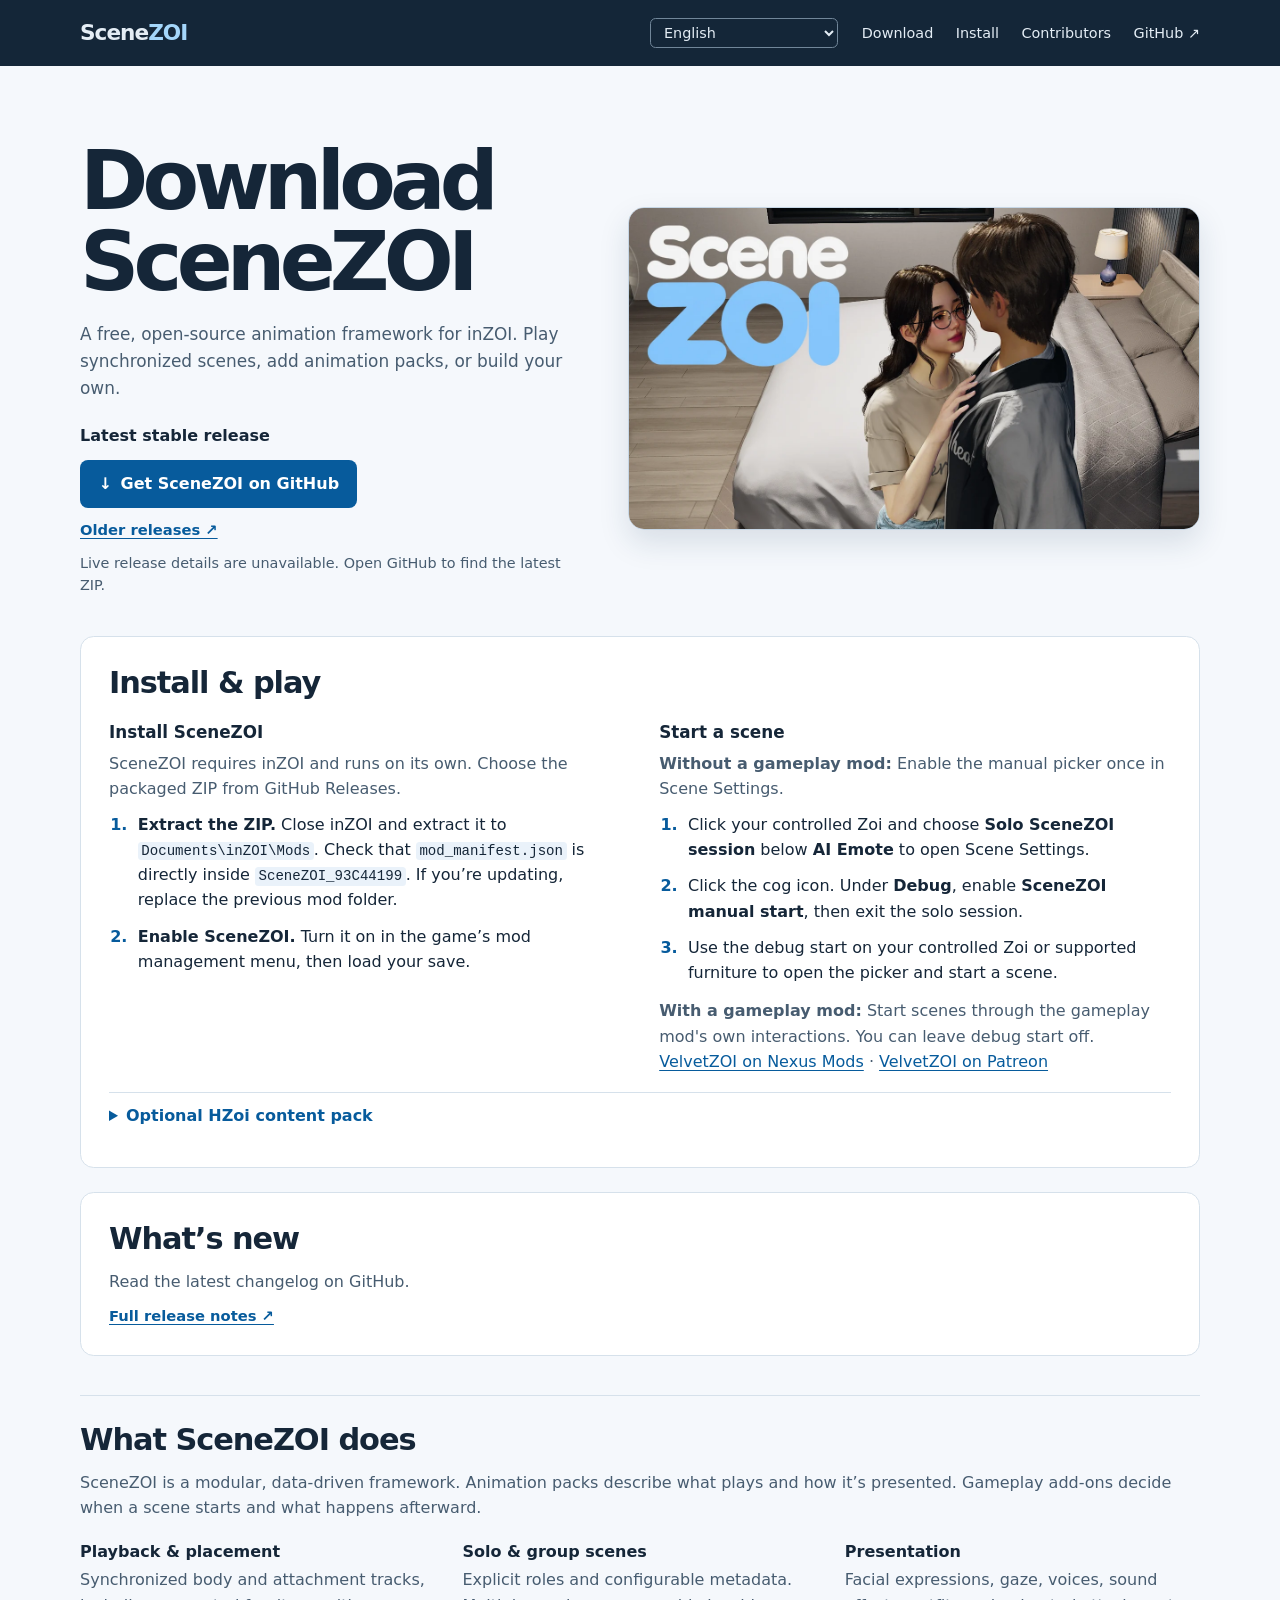
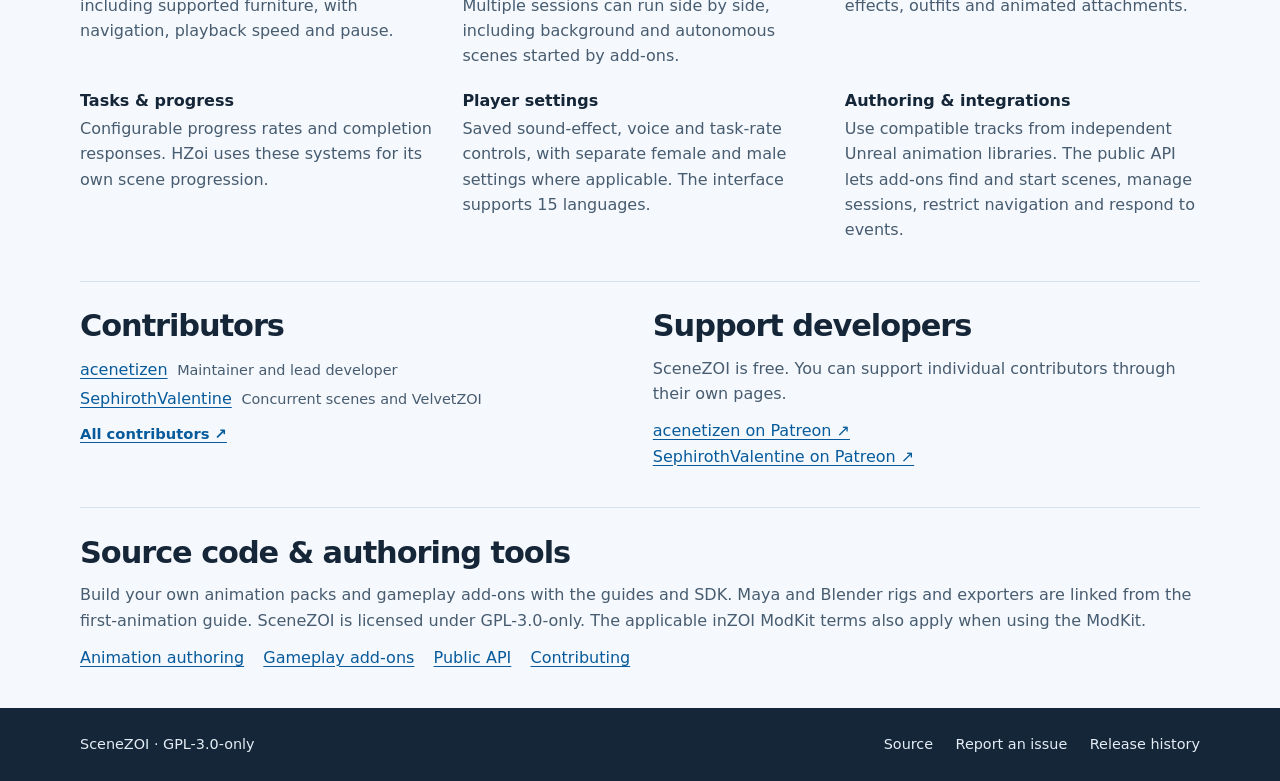
==== docs/index.html @ 24b85d8e "Webpage translation" ====
<!doctype html>
<html lang="en-US">
<head>
  <meta charset="utf-8">
  <meta name="viewport" content="width=device-width, initial-scale=1">
  <meta name="description" data-i18n="pageDescription" data-i18n-attribute="content" content="Download SceneZOI, the free, open-source animation framework for inZOI. Find release notes, installation instructions and authoring guides.">
  <title data-i18n="pageTitle">SceneZOI — Download for inZOI</title>
  <link rel="icon" href="site-assets/icon.png">
  <link rel="stylesheet" href="site-assets/site.css?v=3">
  <script src="site-assets/language.js" defer></script>
  <script src="site-assets/releases.js?v=2" defer></script>
</head>
<body>
  <a class="skip" href="#download" data-i18n="skip">Skip to download</a>
  <header class="top">
    <div class="wrap top-inner">
      <a class="brand" href="./">Scene<span>ZOI</span></a>
      <div class="language-picker" hidden>
        <label for="site-language" data-i18n="language">Language</label>
        <select id="site-language"></select>
      </div>
      <nav aria-label="Main" data-i18n="mainNav" data-i18n-attribute="aria-label">
        <a href="#download" data-i18n="navDownload">Download</a>
        <a href="#installation" data-i18n="navInstall">Install</a>
        <a href="#contributors" data-i18n="contributors">Contributors</a>
        <a href="https://github.com/acepleiades/SceneZOI">GitHub ↗</a>
      </nav>
    </div>
  </header>

  <main class="wrap">
    <section class="hero" id="download" aria-labelledby="download-title">
      <div class="hero-copy">
        <h1 id="download-title" data-i18n="downloadTitle">Download <span>SceneZOI</span></h1>
        <p class="intro" data-i18n="intro">A free, open-source animation framework for inZOI. Play synchronized scenes, add animation packs, or build your own.</p>
        <div class="release">
          <div class="release-meta">
            <strong id="version"><span id="release-tag"></span><span data-i18n="latest">Latest stable release</span></strong>
            <span id="asset-info"></span>
          </div>
          <a id="download-link" class="button" href="https://github.com/acepleiades/SceneZOI/releases/latest"><span aria-hidden="true">↓</span> <span id="download-label" data-i18n="getGithub">Get SceneZOI on GitHub</span></a>
          <div id="extra-downloads" class="extra-downloads" hidden></div>
          <a class="text-link" href="https://github.com/acepleiades/SceneZOI/releases" data-i18n="older">Older releases ↗</a>
          <p class="release-status" id="release-status" role="status"></p>
        </div>
      </div>
      <img class="banner" data-i18n="bannerAlt" data-i18n-attribute="alt" src="site-assets/scenezoi-banner.webp" alt="SceneZOI logo and two characters posed together in inZOI" width="1280" height="720">
    </section>

    <section class="panel" id="installation">
      <h2 data-i18n="installTitle">Install &amp; play</h2>
      <div class="install-grid">
        <div>
          <h3 data-i18n="installSceneZOI">Install SceneZOI</h3>
          <p data-i18n="installIntro">SceneZOI requires inZOI and runs on its own. Choose the packaged ZIP from GitHub Releases.</p>
          <ol class="steps">
            <li data-i18n="extract"><strong>Extract the ZIP.</strong> Close inZOI and extract it to <code>Documents\inZOI\Mods</code>. Check that <code>mod_manifest.json</code> is directly inside <code>SceneZOI_93C44199</code>. If you’re updating, replace the previous mod folder.</li>
            <li data-i18n="enable"><strong>Enable SceneZOI.</strong> Turn it on in the game’s mod management menu, then load your save.</li>
          </ol>
        </div>
        <div>
          <h3 data-i18n="start">Start a scene</h3>
          <p data-i18n="withoutGameplay"><strong>Without a gameplay mod:</strong> Enable the manual picker once in Scene Settings.</p>
          <ol class="steps">
            <li data-i18n="solo">Click your controlled Zoi and choose <strong>Solo SceneZOI session</strong> below <strong>AI Emote</strong> to open Scene Settings.</li>
            <li data-i18n="debug">Click the cog icon. Under <strong>Debug</strong>, enable <strong>SceneZOI manual start</strong>, then exit the solo session.</li>
            <li data-i18n="picker">Use the debug start on your controlled Zoi or supported furniture to open the picker and start a scene.</li>
          </ol>
          <p data-i18n="withGameplay"><strong>With a gameplay mod:</strong> Start scenes through the gameplay mod's own interactions. You can leave debug start off. <a href="https://www.nexusmods.com/inzoi/mods/1804">VelvetZOI on Nexus Mods</a> · <a href="https://www.patreon.com/VelvetZOI/posts/velvetzoi-public-174762693">VelvetZOI on Patreon</a></p>
        </div>
      </div>
      <details>
        <summary data-i18n="optional">Optional HZoi content pack</summary>
        <p data-i18n="hzoi">SceneZOI itself is <strong>all-ages</strong>. HZoi is a <strong>separate adult content pack</strong>. Extract HZoi into the same Mods directory, check that <code>HZoi_660649D8</code> contains its own <code>mod_manifest.json</code>, and <strong>enable both mods</strong>. <a href="https://www.patreon.com/skyrimaceanimations/posts/scenezoi-hzoi-174452155">Get HZoi</a></p>
        <p data-i18n="body">SceneZOI ships no nude body meshes. For adult content, a compatible body replacer such as <strong>Supponpon</strong> or <strong>ZoiBits</strong> is recommended. <strong>Jiggle physics are optional.</strong> SceneZOI supports compatible male body replacers automatically. <a href="https://github.com/acepleiades/SceneZOI/issues">Report a compatibility issue</a></p>
      </details>
    </section>

    <section class="panel changes" id="changelog">
      <h2 data-i18n="whatsNew">What’s new</h2>
      <p id="release-language" hidden data-i18n="notesEnglish">Release notes are shown in English.</p>
      <div id="release-notes"><p data-i18n="notesFallback">Read the latest changelog on GitHub.</p></div>
      <a class="text-link" id="release-link" href="https://github.com/acepleiades/SceneZOI/releases/latest" data-i18n="fullNotes">Full release notes ↗</a>
    </section>

    <section class="section" id="features">
      <h2 data-i18n="featuresTitle">What SceneZOI does</h2>
      <p data-i18n="featuresIntro">SceneZOI is a modular, data-driven framework. Animation packs describe what plays and how it’s presented. Gameplay add-ons decide when a scene starts and what happens afterward.</p>
      <dl class="features">
        <div><dt data-i18n="playback">Playback &amp; placement</dt><dd data-i18n="playbackDesc">Synchronized body and attachment tracks, including supported furniture, with navigation, playback speed and pause.</dd></div>
        <div><dt data-i18n="sessions">Solo &amp; group scenes</dt><dd data-i18n="sessionsDesc">Explicit roles and configurable metadata. Multiple sessions can run side by side, including background and autonomous scenes started by add-ons.</dd></div>
        <div><dt data-i18n="presentation">Presentation</dt><dd data-i18n="presentationDesc">Facial expressions, gaze, voices, sound effects, outfits and animated attachments.</dd></div>
        <div><dt data-i18n="tasks">Tasks &amp; progress</dt><dd data-i18n="tasksDesc">Configurable progress rates and completion responses. HZoi uses these systems for its own scene progression.</dd></div>
        <div><dt data-i18n="settings">Player settings</dt><dd data-i18n="settingsDesc">Saved sound-effect, voice and task-rate controls, with separate female and male settings where applicable. The interface supports 15 languages.</dd></div>
        <div><dt data-i18n="integrations">Authoring &amp; integrations</dt><dd data-i18n="integrationsDesc">Use compatible tracks from independent Unreal animation libraries. The public API lets add-ons find and start scenes, manage sessions, restrict navigation and respond to events.</dd></div>
      </dl>
    </section>

    <div class="community section">
      <section id="contributors">
        <h2 data-i18n="contributors">Contributors</h2>
        <ul class="people">
          <li><a href="https://github.com/acepleiades">acenetizen</a><span data-i18n="maintainer">Maintainer and lead developer</span></li>
          <li><a href="https://github.com/SephirothValentine">SephirothValentine</a><span data-i18n="concurrent">Concurrent scenes and VelvetZOI</span></li>
        </ul>
        <a class="text-link" href="https://github.com/acepleiades/SceneZOI/graphs/contributors" data-i18n="allContributors">All contributors ↗</a>
      </section>
      <section id="support">
        <h2 data-i18n="support">Support developers</h2>
        <p data-i18n="supportDesc">SceneZOI is free. You can support individual contributors through their own pages.</p>
        <ul class="support-links">
          <li><a href="https://www.patreon.com/skyrimaceanimations" data-i18n="acePatreon">acenetizen on Patreon ↗</a></li>
          <li><a href="https://www.patreon.com/cw/VelvetZOI" data-i18n="svPatreon">SephirothValentine on Patreon ↗</a></li>
        </ul>
      </section>
    </div>

    <section class="section" id="authoring">
      <h2 data-i18n="sourceTools">Source code &amp; authoring tools</h2>
      <p data-i18n="sourceDesc">Build your own animation packs and gameplay add-ons with the guides and SDK. Maya and Blender rigs and exporters are linked from the first-animation guide. SceneZOI is licensed under GPL-3.0-only. The applicable inZOI ModKit terms also apply when using the ModKit.</p>
      <ul class="resource-links">
        <li><a href="https://github.com/acepleiades/SceneZOI/blob/main/docs/first-animation.md" data-i18n="authoring">Animation authoring</a></li>
        <li><a href="https://github.com/acepleiades/SceneZOI/blob/main/docs/addon-authoring.md" data-i18n="addons">Gameplay add-ons</a></li>
        <li><a href="https://github.com/acepleiades/SceneZOI/blob/main/docs/addons.md" data-i18n="api">Public API</a></li>
        <li><a href="https://github.com/acepleiades/SceneZOI/blob/main/CONTRIBUTING.md" data-i18n="contributing">Contributing</a></li>
      </ul>
    </section>
  </main>

  <footer>
    <div class="wrap footer-inner">
      <span>SceneZOI · <a href="https://github.com/acepleiades/SceneZOI/blob/main/LICENSE">GPL-3.0-only</a></span>
      <nav aria-label="Repository" data-i18n="repoNav" data-i18n-attribute="aria-label">
        <a href="https://github.com/acepleiades/SceneZOI" data-i18n="source">Source</a>
        <a href="https://github.com/acepleiades/SceneZOI/issues" data-i18n="issues">Report an issue</a>
        <a href="https://github.com/acepleiades/SceneZOI/releases" data-i18n="history">Release history</a>
      </nav>
    </div>
  </footer>
</body>
</html>
---- docs/site-assets/site.css ----
:root {
  color-scheme: light;
  font: 16px/1.58 Inter, system-ui, sans-serif;
  --ink: #152638;
  --muted: #475c70;
  --line: #d6e1eb;
  --paper: #fff;
  --blue: #075b9c;
  --navy: #142638;
  --sky: #a4d6fa;
}

* { box-sizing: border-box; }
body { margin: 0; color: var(--ink); background: #f5f8fc; }
a { color: var(--blue); text-underline-offset: .2em; }
a:hover { text-decoration-thickness: 2px; }
:focus-visible { outline: 3px solid #3187cc; outline-offset: 4px; }
[hidden] { display: none !important; }
h1, h2, h3, p { margin: 0; }
h2 { font-size: clamp(1.45rem, 2.4vw, 1.9rem); line-height: 1.2; letter-spacing: -.035em; }
p, dd { color: var(--muted); }
p + p { margin-top: .75rem; }
.wrap { width: min(1120px, calc(100% - 3rem)); margin-inline: auto; }
.skip { position: absolute; left: 1rem; top: -5rem; padding: .5rem 1rem; background: var(--paper); z-index: 2; }
.skip:focus { top: 1rem; }

.top, footer { background: var(--navy); color: #e4edf5; }
.top-inner, .footer-inner { display: flex; align-items: center; justify-content: space-between; gap: .5rem 1.5rem; flex-wrap: wrap; padding-block: 1rem; }
.top a, footer a { color: inherit; text-decoration: none; }
.top a:hover, footer a:hover { text-decoration: underline; }
.brand { font-size: 1.35rem; font-weight: 800; letter-spacing: -.045em; }
.brand span { color: var(--sky); }
.language-picker { margin-inline-start: auto; font-size: .9rem; }
.language-picker[hidden] + nav { margin-inline-start: auto; }
.language-picker label { position: absolute; width: 1px; height: 1px; overflow: hidden; clip-path: inset(50%); }
.language-picker select { font: inherit; color: inherit; background: var(--navy); border: 1px solid #718699; border-radius: .35rem; padding: .32rem .55rem; cursor: pointer; }
nav { display: flex; flex-wrap: wrap; gap: .25rem 1.4rem; font-size: .9rem; }
nav a { padding-block: .3rem; }

.hero {
  display: grid;
  grid-template-columns: .92fr 1.08fr;
  align-items: center;
  gap: clamp(1.6rem, 4.7vw, 3.8rem);
  padding-block: clamp(2.4rem, 6vw, 4.6rem) 2.4rem;
}
h1 { font-size: clamp(2.75rem, 6.8vw, 5.15rem); line-height: .99; letter-spacing: -.07em; overflow-wrap: anywhere; }
html:is([lang="ja-JP"], [lang="ko-KR"], [lang^="zh-"]) h1 { letter-spacing: normal; }
h1 span { display: block; }
.intro { margin-top: 1.15rem; max-width: 33rem; font-size: 1.06rem; }
.banner { display: block; width: 100%; height: auto; border-radius: 1rem; border: 1px solid #c6d6e5; box-shadow: 0 13px 30px #1a385421; }
.release { margin-top: 1.35rem; }
.release-meta { display: flex; gap: .25rem .7rem; align-items: baseline; flex-wrap: wrap; margin-bottom: .7rem; }
#asset-info { color: var(--muted); font-size: .88rem; }
.button { display: inline-flex; gap: .55rem; align-items: center; min-height: 48px; padding: .65rem 1.15rem; border-radius: .5rem; background: var(--blue); color: white; text-decoration: none; font-weight: 700; }
.button:hover { background: #034c86; }
.text-link { display: table; margin-top: .65rem; font-size: .92rem; font-weight: 650; }
.release-status:not(:empty) { font-size: .9rem; margin-top: .65rem; }
.extra-downloads a { display: table; margin-top: .55rem; }

.install-grid { display: grid; grid-template-columns: 1fr 1fr; gap: 1rem 2.4rem; margin-block: 1.1rem; }
.install-grid > div { min-width: 0; }
.install-grid h3 { font-size: 1.05rem; margin-bottom: .35rem; }
.install-grid .steps { margin-top: .65rem; }
.changes { margin-block-start: 1.5rem; }
.panel { background: var(--paper); border: 1px solid var(--line); border-radius: .85rem; padding: clamp(1.1rem, 3vw, 1.75rem); min-width: 0; }
.panel > p, .section > p, .community p { margin-top: .7rem; }
.steps { margin: 1.1rem 0 .8rem; padding-inline-start: 1.5rem; }
.steps li { padding-left: .3rem; margin-bottom: .7rem; }
.steps li::marker { color: var(--blue); font-weight: 750; }
code { padding: .1em .25em; border-radius: .25em; background: #eaf2fa; font-size: .88em; overflow-wrap: anywhere; }
details { border-top: 1px solid var(--line); }
details p { margin-bottom: .75rem; }
summary { cursor: pointer; color: var(--blue); font-weight: 650; padding: .65rem 0; }
#release-notes { margin-top: .7rem; overflow-wrap: anywhere; }
#release-language { font-size: .88rem; }
html[lang="en-US"] #release-language { display: none; }
#release-notes h3 { font-size: 1.02rem; margin-block: .85rem .3rem; }
#release-notes ul, #release-notes ol { padding-inline-start: 1.25rem; margin: .55rem 0 .75rem; }
#release-notes li + li { margin-top: .35rem; }

.section { margin-top: 2.4rem; padding-top: 1.65rem; border-top: 1px solid var(--line); }
.features { display: grid; grid-template-columns: repeat(3, 1fr); gap: 1.2rem 1.7rem; margin: 1.15rem 0 0; }
dt { font-weight: 750; margin-bottom: .2rem; }
dd { margin: 0; }
.community { display: grid; grid-template-columns: 1fr 1fr; gap: 1.6rem; }
.people, .support-links, .resource-links { list-style: none; padding: 0; margin: .75rem 0 0; }
.people li { display: flex; align-items: baseline; flex-wrap: wrap; gap: 0 .6rem; margin-bottom: .25rem; }
.people span { font-size: .9rem; color: var(--muted); }
.resource-links { display: flex; flex-wrap: wrap; gap: .3rem 1.2rem; }
footer { margin-top: 2.4rem; font-size: .9rem; }
.footer-inner { padding-block: 1.25rem; }

@media (max-width: 780px) {
  .top nav { flex-basis: 100%; margin-inline-start: 0; }
  .hero, .install-grid { grid-template-columns: 1fr; }
  .hero h1 span { display: inline; }
  .banner { max-width: 40rem; }
  .features { grid-template-columns: repeat(2, 1fr); }
}

@media (max-width: 470px) {
  .wrap { width: calc(100% - 2rem); }
  nav { gap: .15rem .9rem; }
  .features, .community { grid-template-columns: 1fr; }
  .button { width: 100%; justify-content: center; }
}
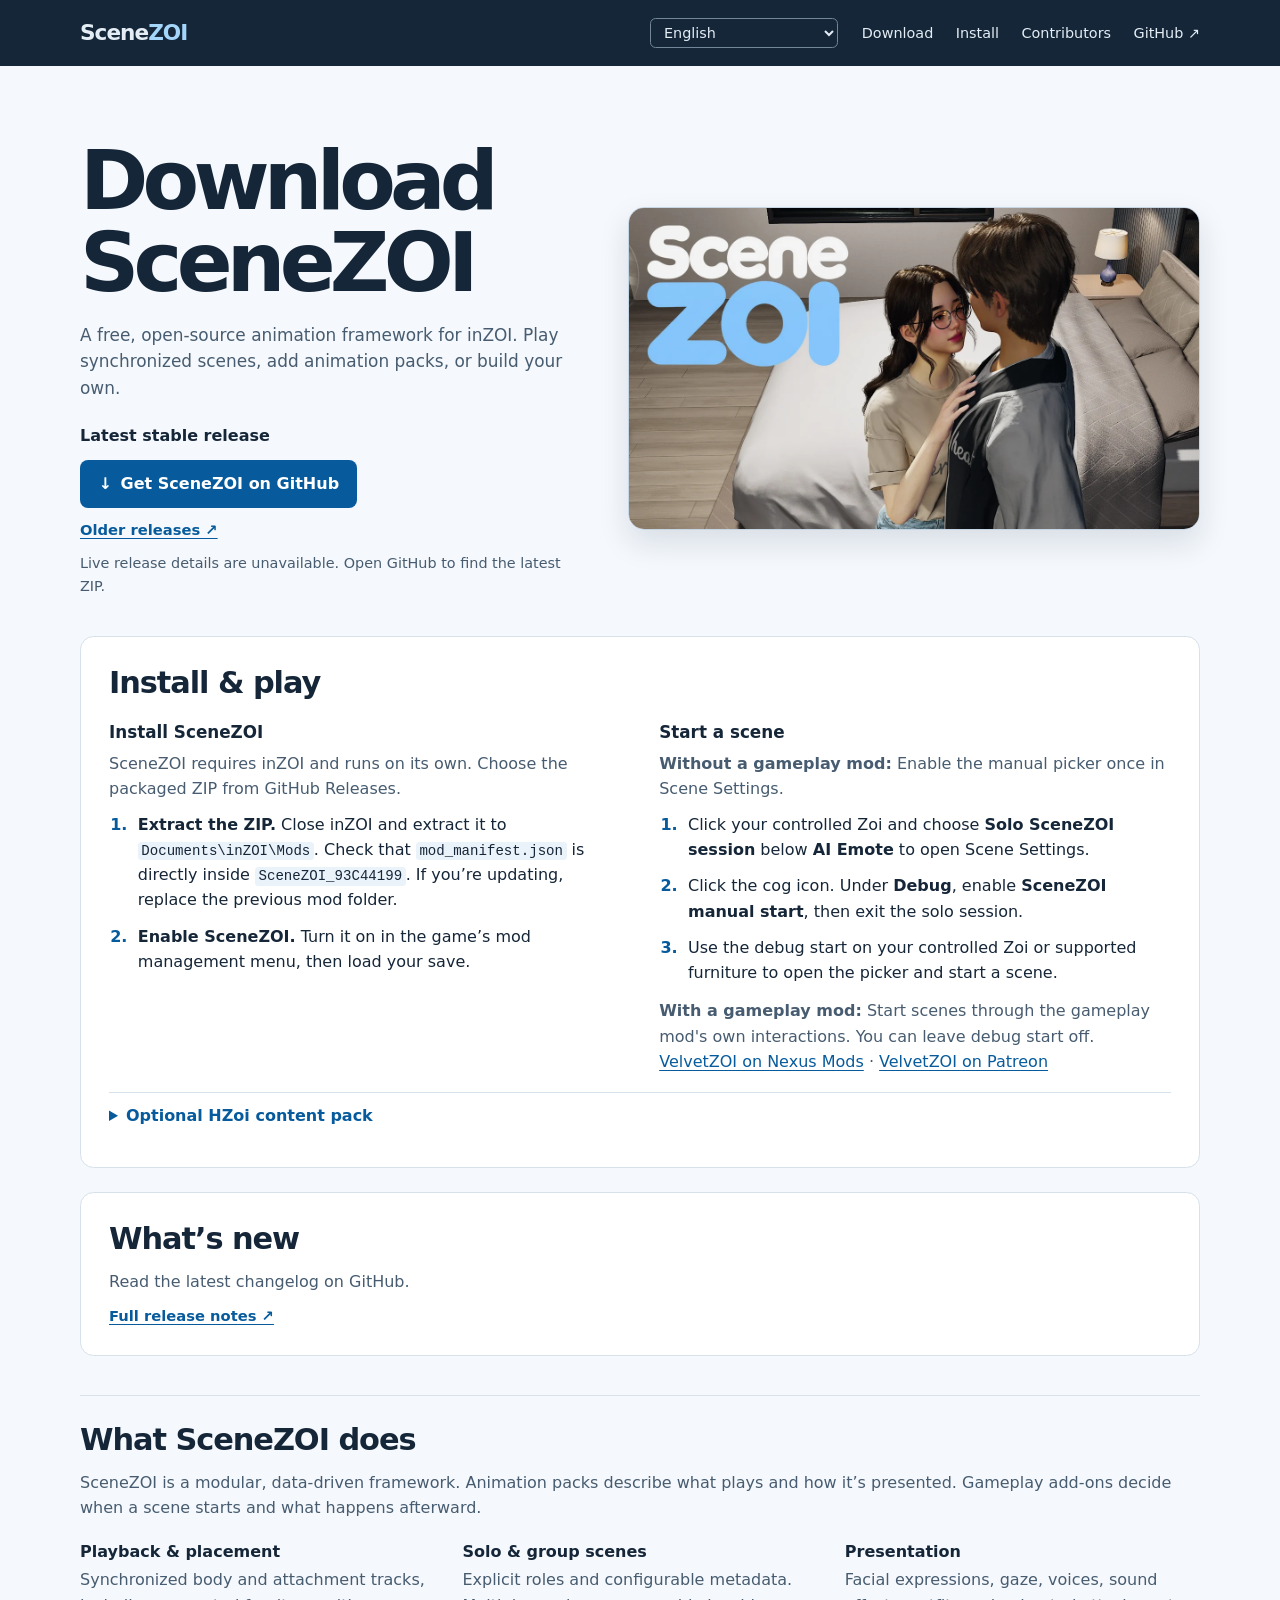
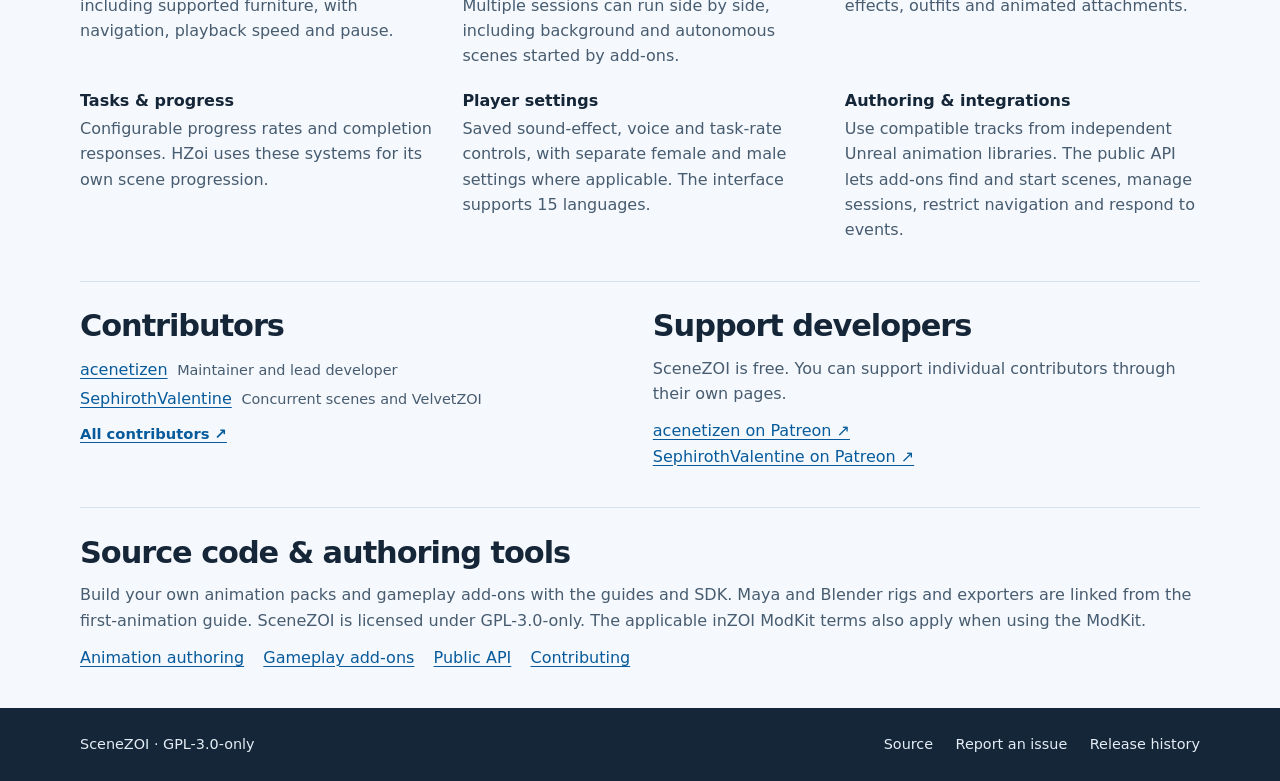
==== commit dadb97eb: "webapge translation improvements" ====
--- a/docs/index.html
+++ b/docs/index.html
@@ -6,7 +6,7 @@
   <meta name="description" data-i18n="pageDescription" data-i18n-attribute="content" content="Download SceneZOI, the free, open-source animation framework for inZOI. Find release notes, installation instructions and authoring guides.">
   <title data-i18n="pageTitle">SceneZOI — Download for inZOI</title>
   <link rel="icon" href="site-assets/icon.png">
-  <link rel="stylesheet" href="site-assets/site.css?v=3">
+  <link rel="stylesheet" href="site-assets/site.css?v=4">
   <script src="site-assets/language.js" defer></script>
   <script src="site-assets/releases.js?v=2" defer></script>
 </head>
--- a/docs/site-assets/site.css
+++ b/docs/site-assets/site.css
@@ -44,9 +44,22 @@
   gap: clamp(1.6rem, 4.7vw, 3.8rem);
   padding-block: clamp(2.4rem, 6vw, 4.6rem) 2.4rem;
 }
-h1 { font-size: clamp(2.75rem, 6.8vw, 5.15rem); line-height: .99; letter-spacing: -.07em; overflow-wrap: anywhere; }
+.hero-copy { container-type: inline-size; }
+h1 {
+  --title-size: clamp(2.75rem, 6.8vw, 5.15rem);
+  font-size: var(--title-size);
+  line-height: .99;
+  letter-spacing: -.07em;
+  overflow-wrap: anywhere;
+}
 html:is([lang="ja-JP"], [lang="ko-KR"], [lang^="zh-"]) h1 { letter-spacing: normal; }
 h1 span { display: block; }
+html[lang="ja-JP"] .hero h1 {
+  /* Fit the seven full-width characters on one line, sizing both lines together. */
+  font-size: min(var(--title-size), 13.75cqi);
+  white-space: nowrap;
+}
+html[lang="ja-JP"] .hero h1 span { display: block; }
 .intro { margin-top: 1.15rem; max-width: 33rem; font-size: 1.06rem; }
 .banner { display: block; width: 100%; height: auto; border-radius: 1rem; border: 1px solid #c6d6e5; box-shadow: 0 13px 30px #1a385421; }
 .release { margin-top: 1.35rem; }
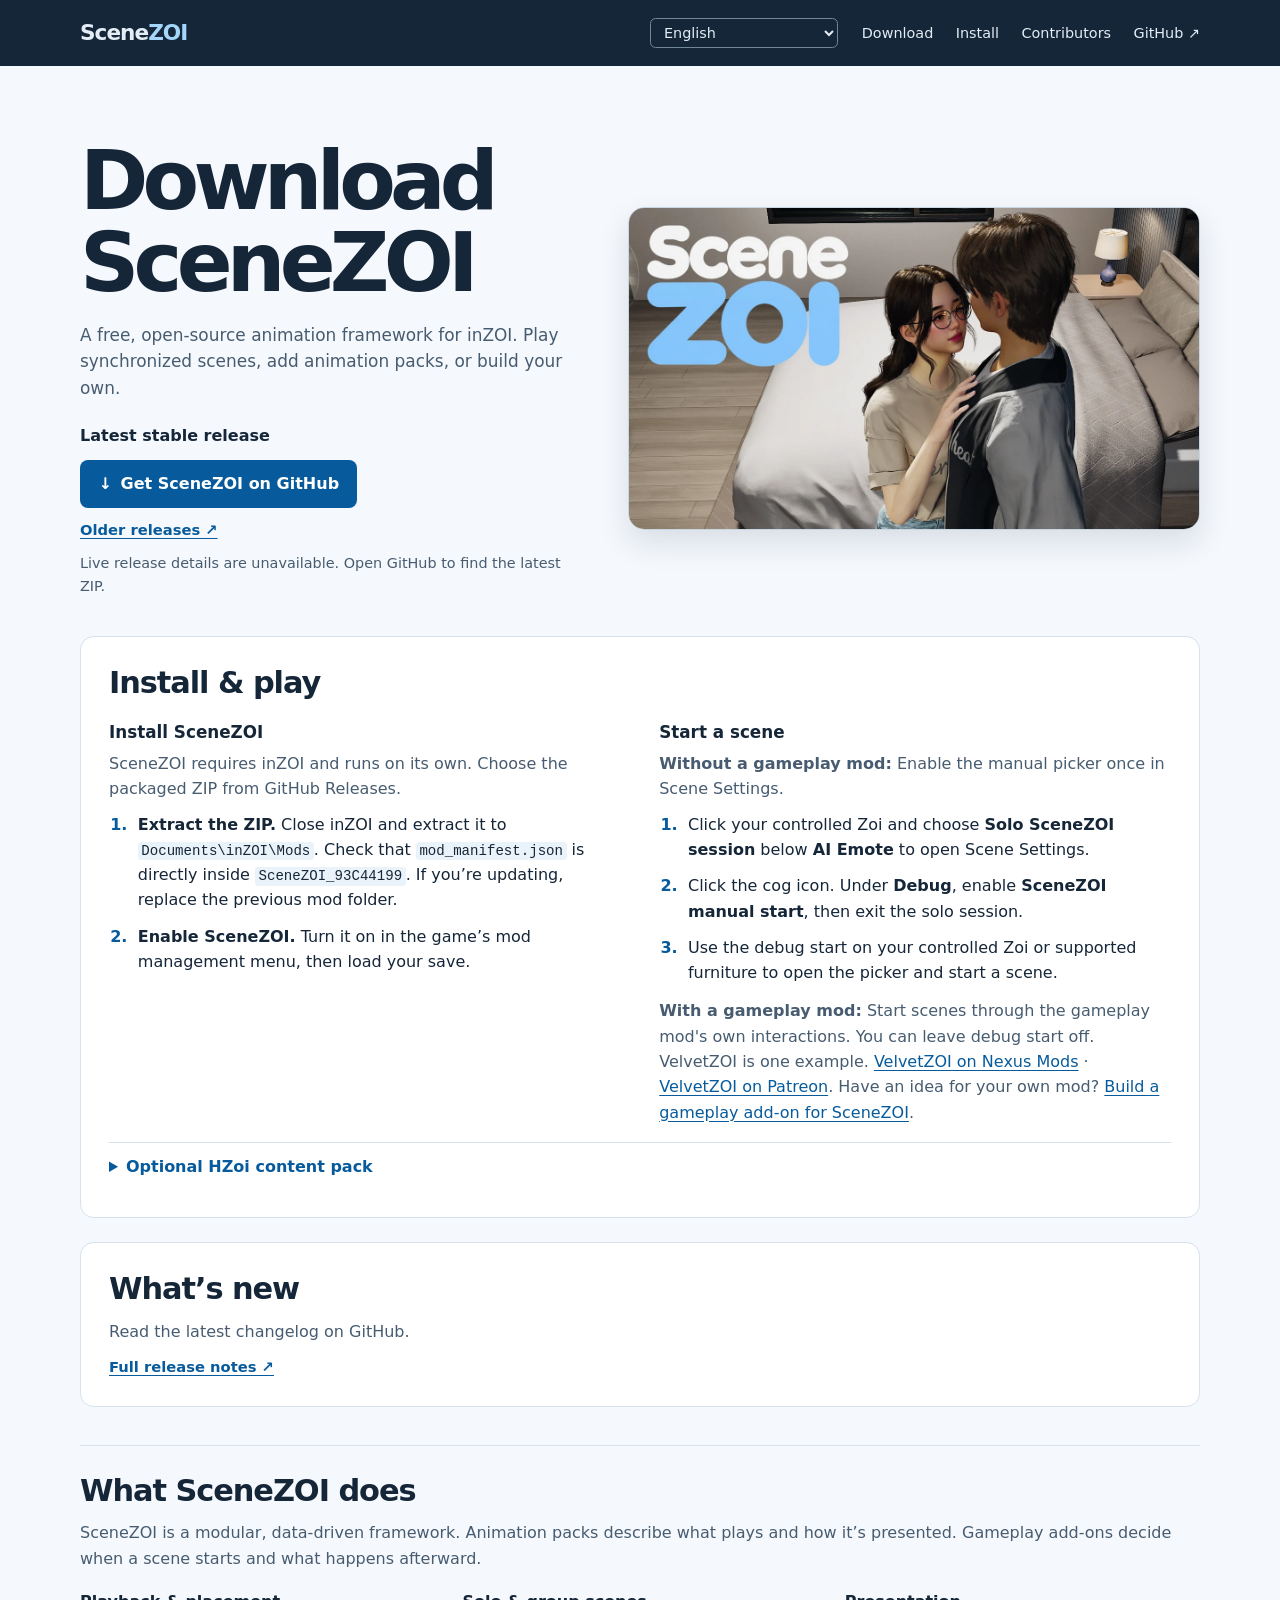
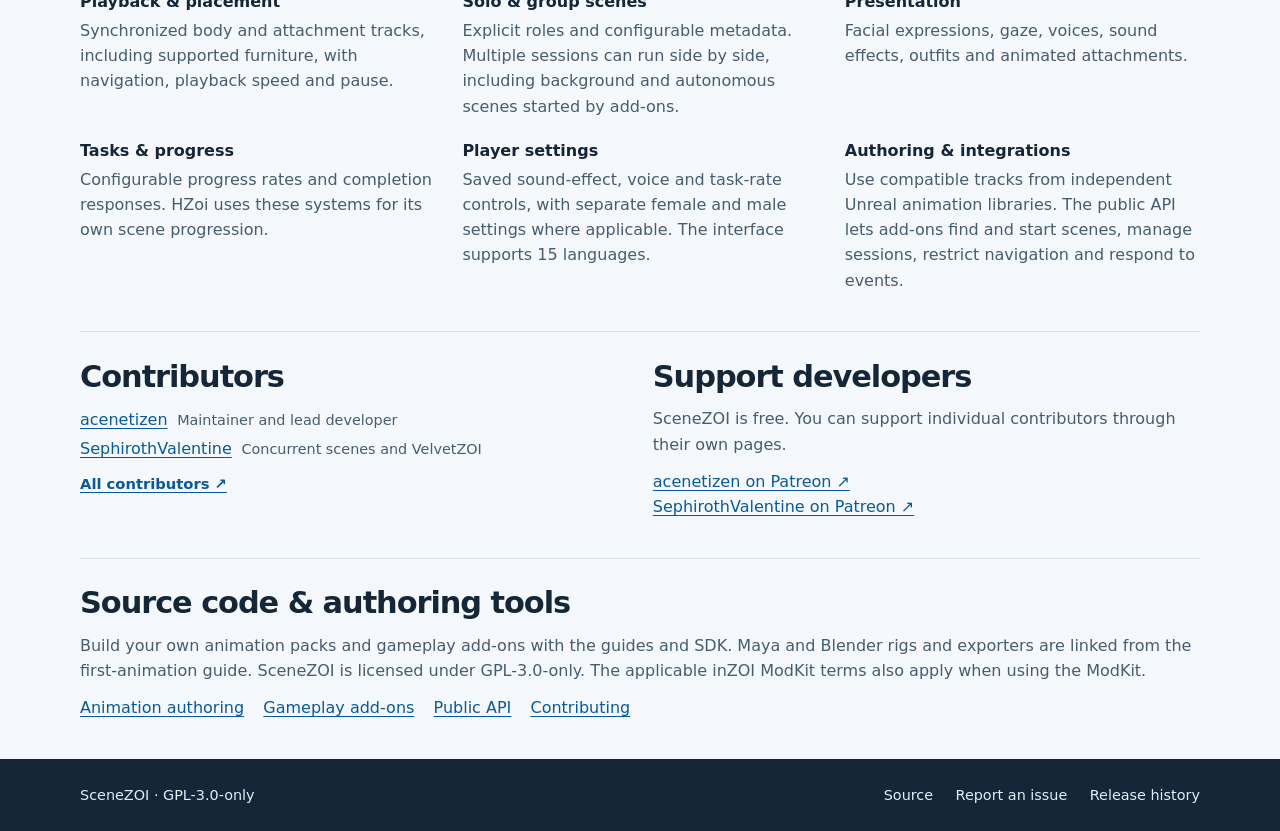
==== commit 043ab6a3: "encourage content creation in the documentation" ====
--- a/docs/index.html
+++ b/docs/index.html
@@ -66,7 +66,7 @@
             <li data-i18n="debug">Click the cog icon. Under <strong>Debug</strong>, enable <strong>SceneZOI manual start</strong>, then exit the solo session.</li>
             <li data-i18n="picker">Use the debug start on your controlled Zoi or supported furniture to open the picker and start a scene.</li>
           </ol>
-          <p data-i18n="withGameplay"><strong>With a gameplay mod:</strong> Start scenes through the gameplay mod's own interactions. You can leave debug start off. <a href="https://www.nexusmods.com/inzoi/mods/1804">VelvetZOI on Nexus Mods</a> · <a href="https://www.patreon.com/VelvetZOI/posts/velvetzoi-public-174762693">VelvetZOI on Patreon</a></p>
+          <p data-i18n="withGameplay"><strong>With a gameplay mod:</strong> Start scenes through the gameplay mod's own interactions. You can leave debug start off. VelvetZOI is one example. <a href="https://www.nexusmods.com/inzoi/mods/1804">VelvetZOI on Nexus Mods</a> · <a href="https://www.patreon.com/VelvetZOI/posts/velvetzoi-public-174762693">VelvetZOI on Patreon</a>. Have an idea for your own mod? <a href="https://github.com/acepleiades/SceneZOI/blob/main/docs/addon-authoring.md">Build a gameplay add-on for SceneZOI</a>.</p>
         </div>
       </div>
       <details>
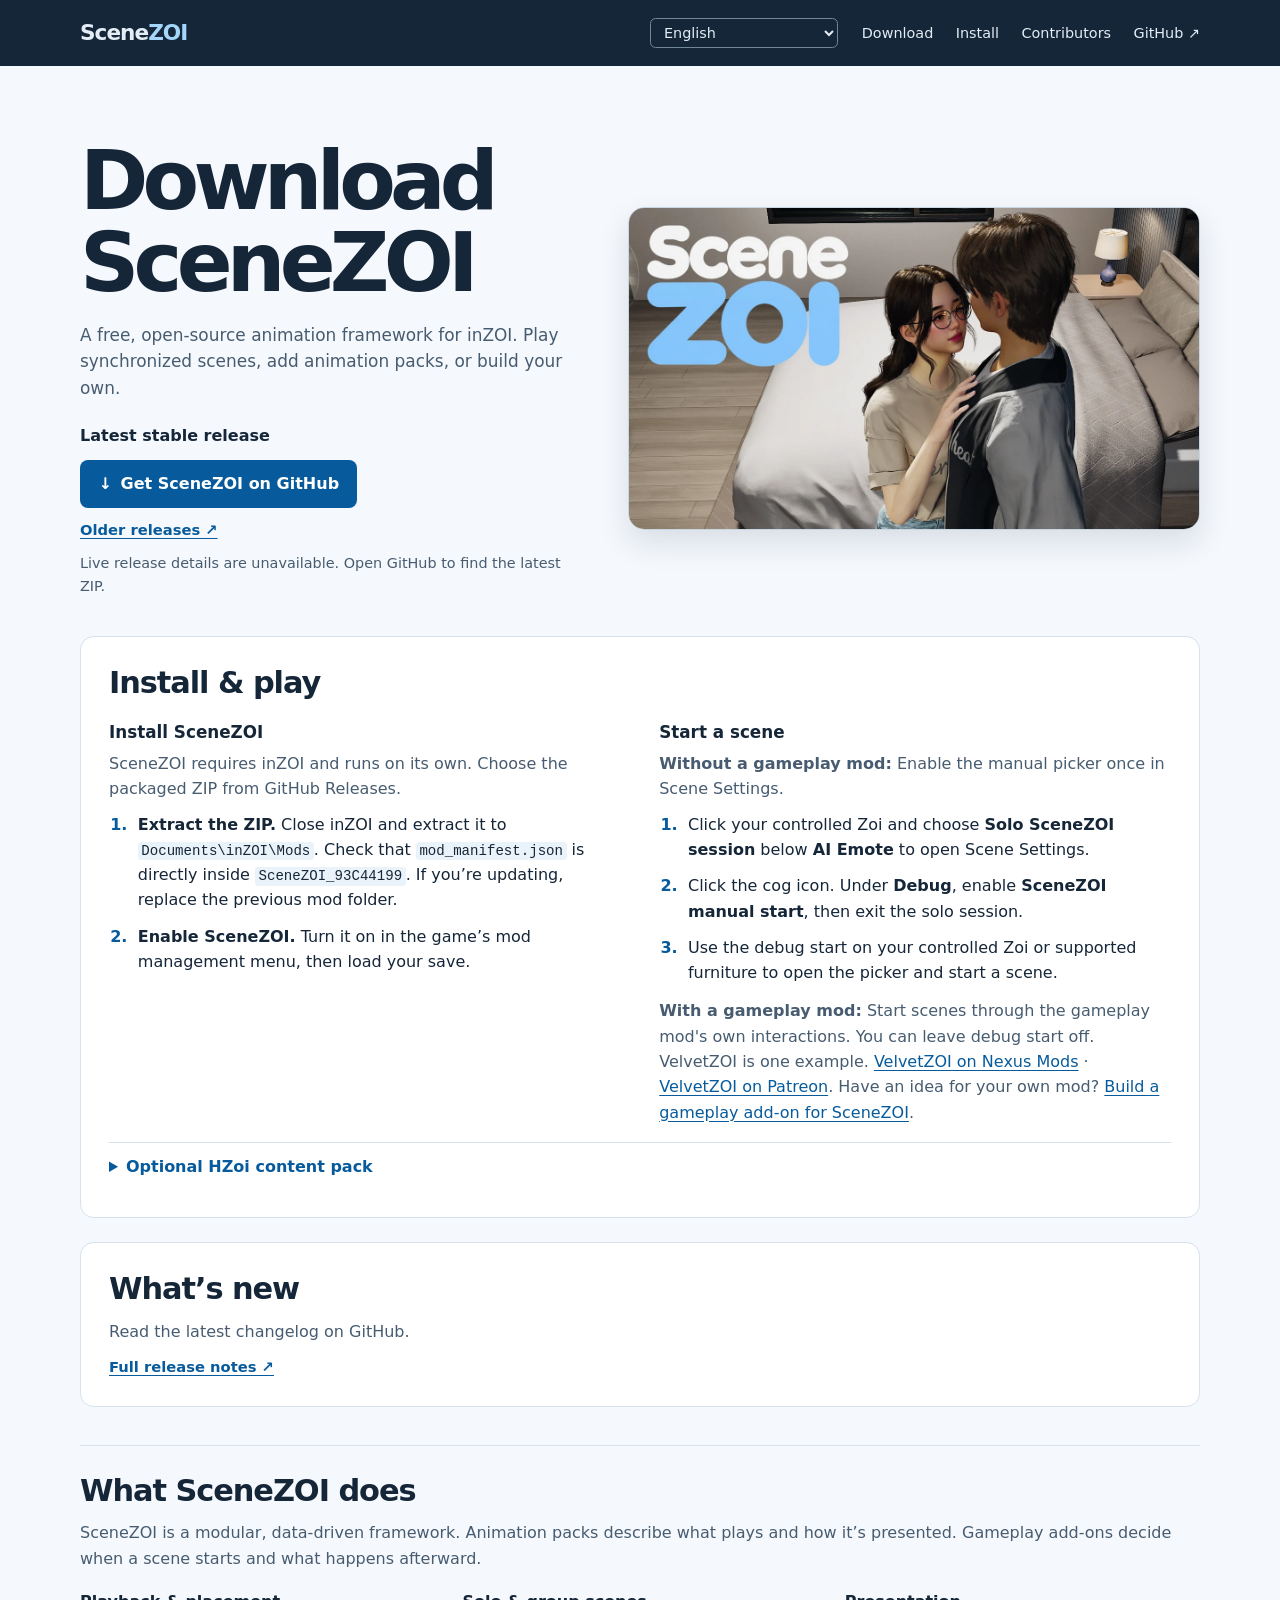
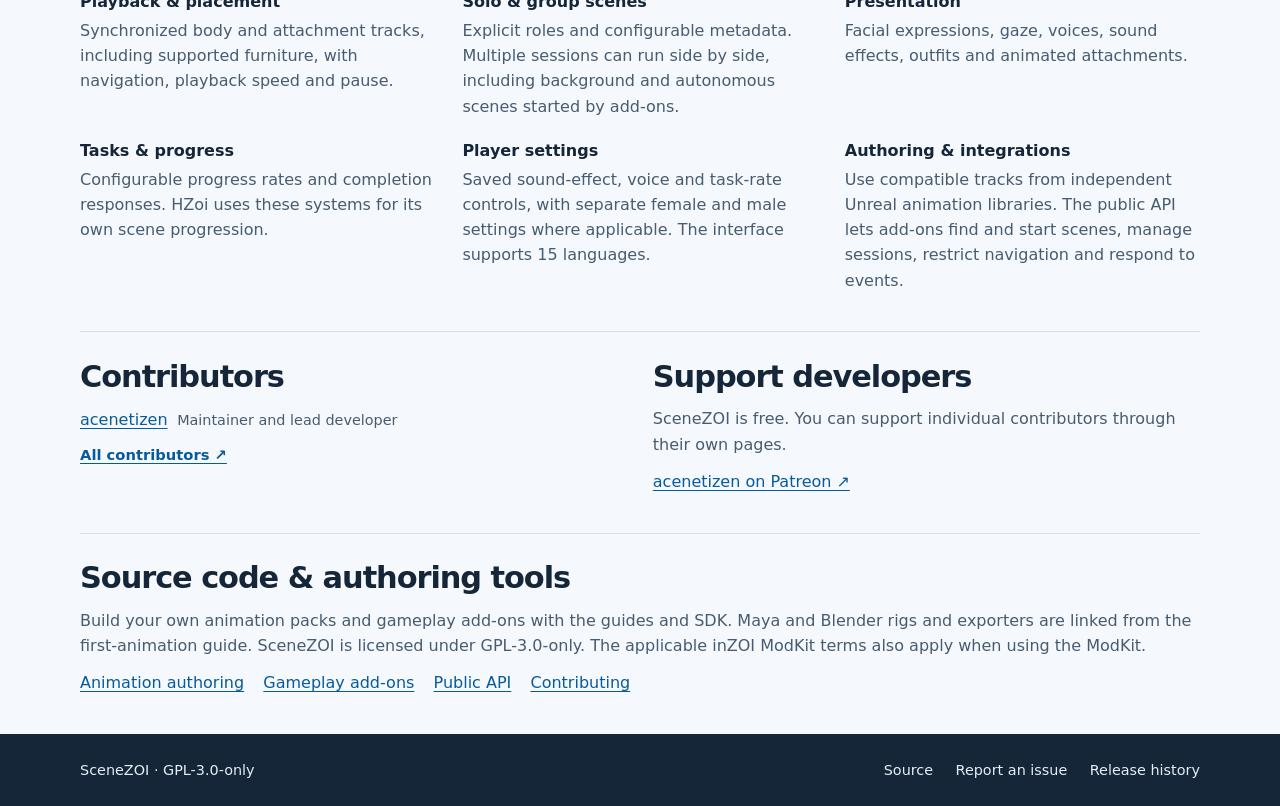
==== commit ba9e2abc: "Remove featured contributor links from README and website" ====
--- a/docs/index.html
+++ b/docs/index.html
@@ -101,7 +101,6 @@
         <h2 data-i18n="contributors">Contributors</h2>
         <ul class="people">
           <li><a href="https://github.com/acepleiades">acenetizen</a><span data-i18n="maintainer">Maintainer and lead developer</span></li>
-          <li><a href="https://github.com/SephirothValentine">SephirothValentine</a><span data-i18n="concurrent">Concurrent scenes and VelvetZOI</span></li>
         </ul>
         <a class="text-link" href="https://github.com/acepleiades/SceneZOI/graphs/contributors" data-i18n="allContributors">All contributors ↗</a>
       </section>
@@ -110,7 +109,6 @@
         <p data-i18n="supportDesc">SceneZOI is free. You can support individual contributors through their own pages.</p>
         <ul class="support-links">
           <li><a href="https://www.patreon.com/skyrimaceanimations" data-i18n="acePatreon">acenetizen on Patreon ↗</a></li>
-          <li><a href="https://www.patreon.com/cw/VelvetZOI" data-i18n="svPatreon">SephirothValentine on Patreon ↗</a></li>
         </ul>
       </section>
     </div>
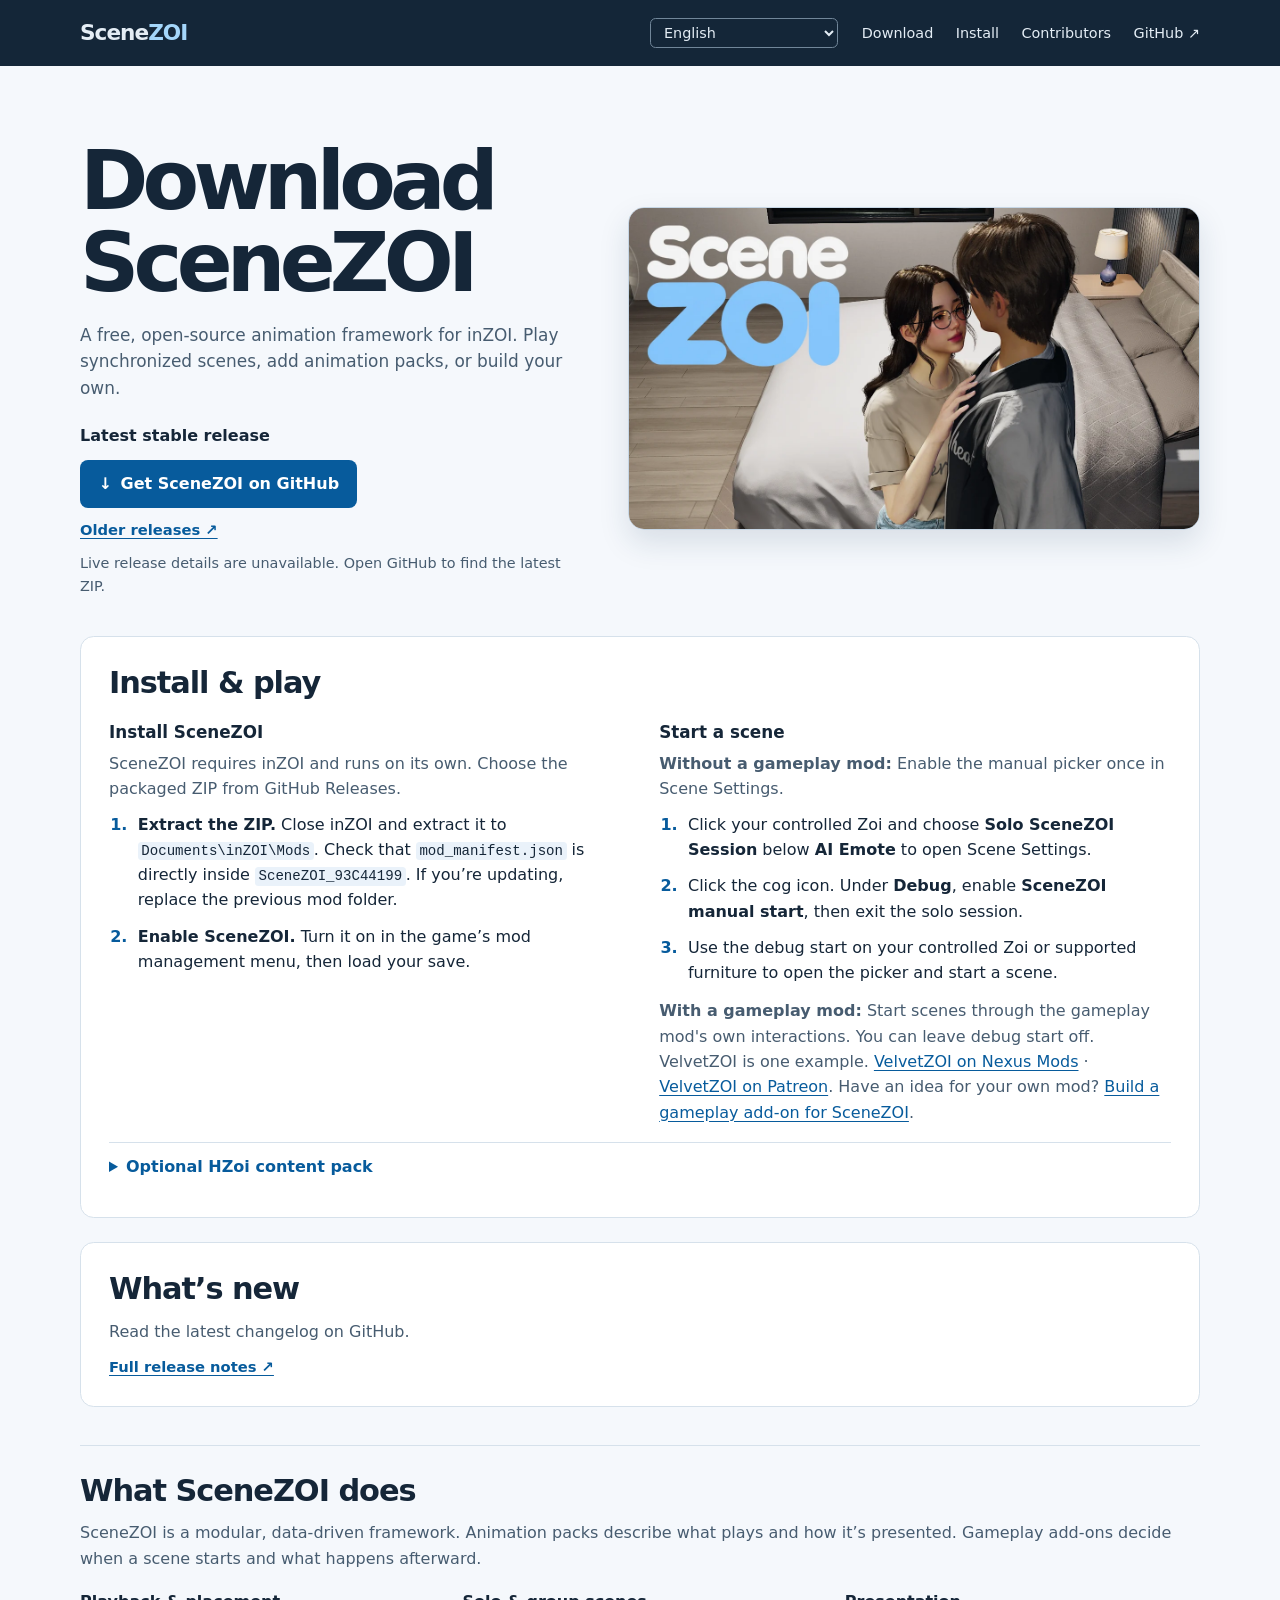
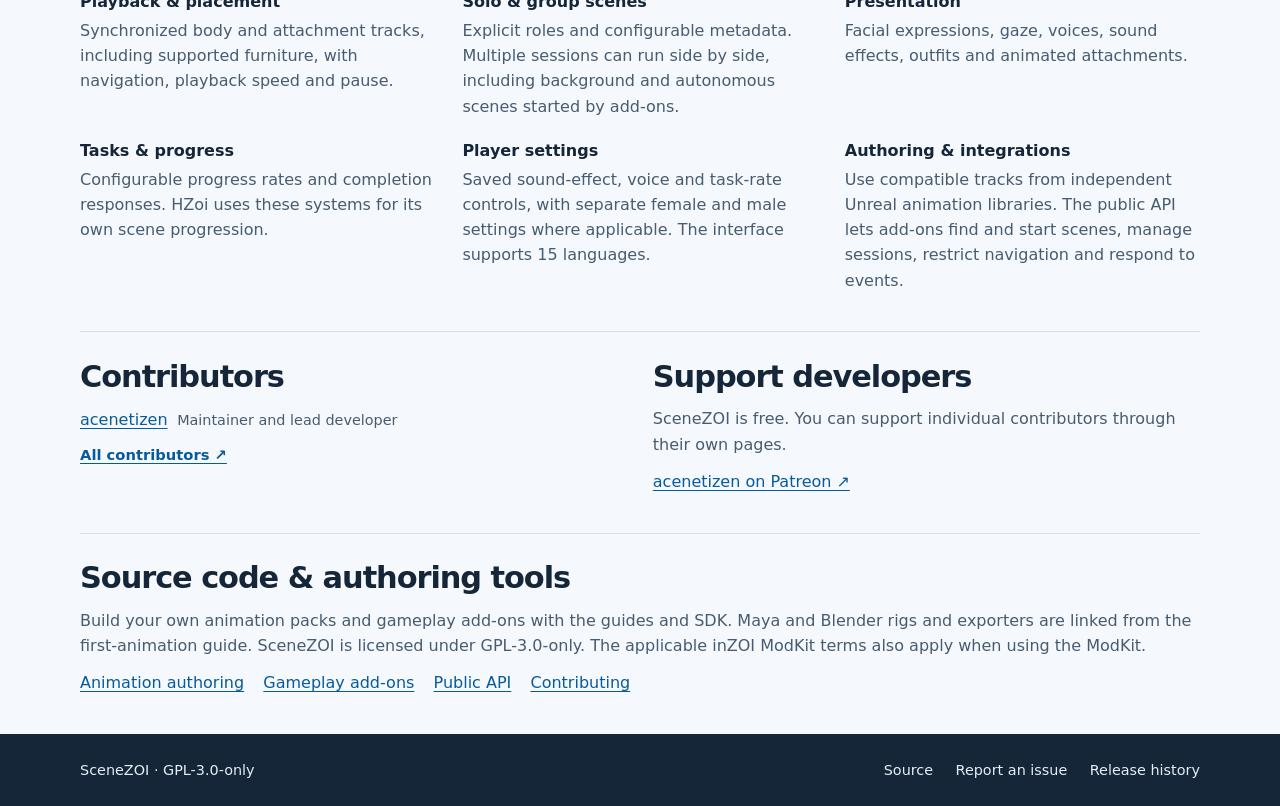
==== commit 7ed00e66: "Share furniture menu integration and add an Auto-mode speed floor Use the native ModKit icon on Scen" ====
--- a/docs/index.html
+++ b/docs/index.html
@@ -62,7 +62,7 @@
           <h3 data-i18n="start">Start a scene</h3>
           <p data-i18n="withoutGameplay"><strong>Without a gameplay mod:</strong> Enable the manual picker once in Scene Settings.</p>
           <ol class="steps">
-            <li data-i18n="solo">Click your controlled Zoi and choose <strong>Solo SceneZOI session</strong> below <strong>AI Emote</strong> to open Scene Settings.</li>
+            <li data-i18n="solo">Click your controlled Zoi and choose <strong>Solo SceneZOI Session</strong> below <strong>AI Emote</strong> to open Scene Settings.</li>
             <li data-i18n="debug">Click the cog icon. Under <strong>Debug</strong>, enable <strong>SceneZOI manual start</strong>, then exit the solo session.</li>
             <li data-i18n="picker">Use the debug start on your controlled Zoi or supported furniture to open the picker and start a scene.</li>
           </ol>
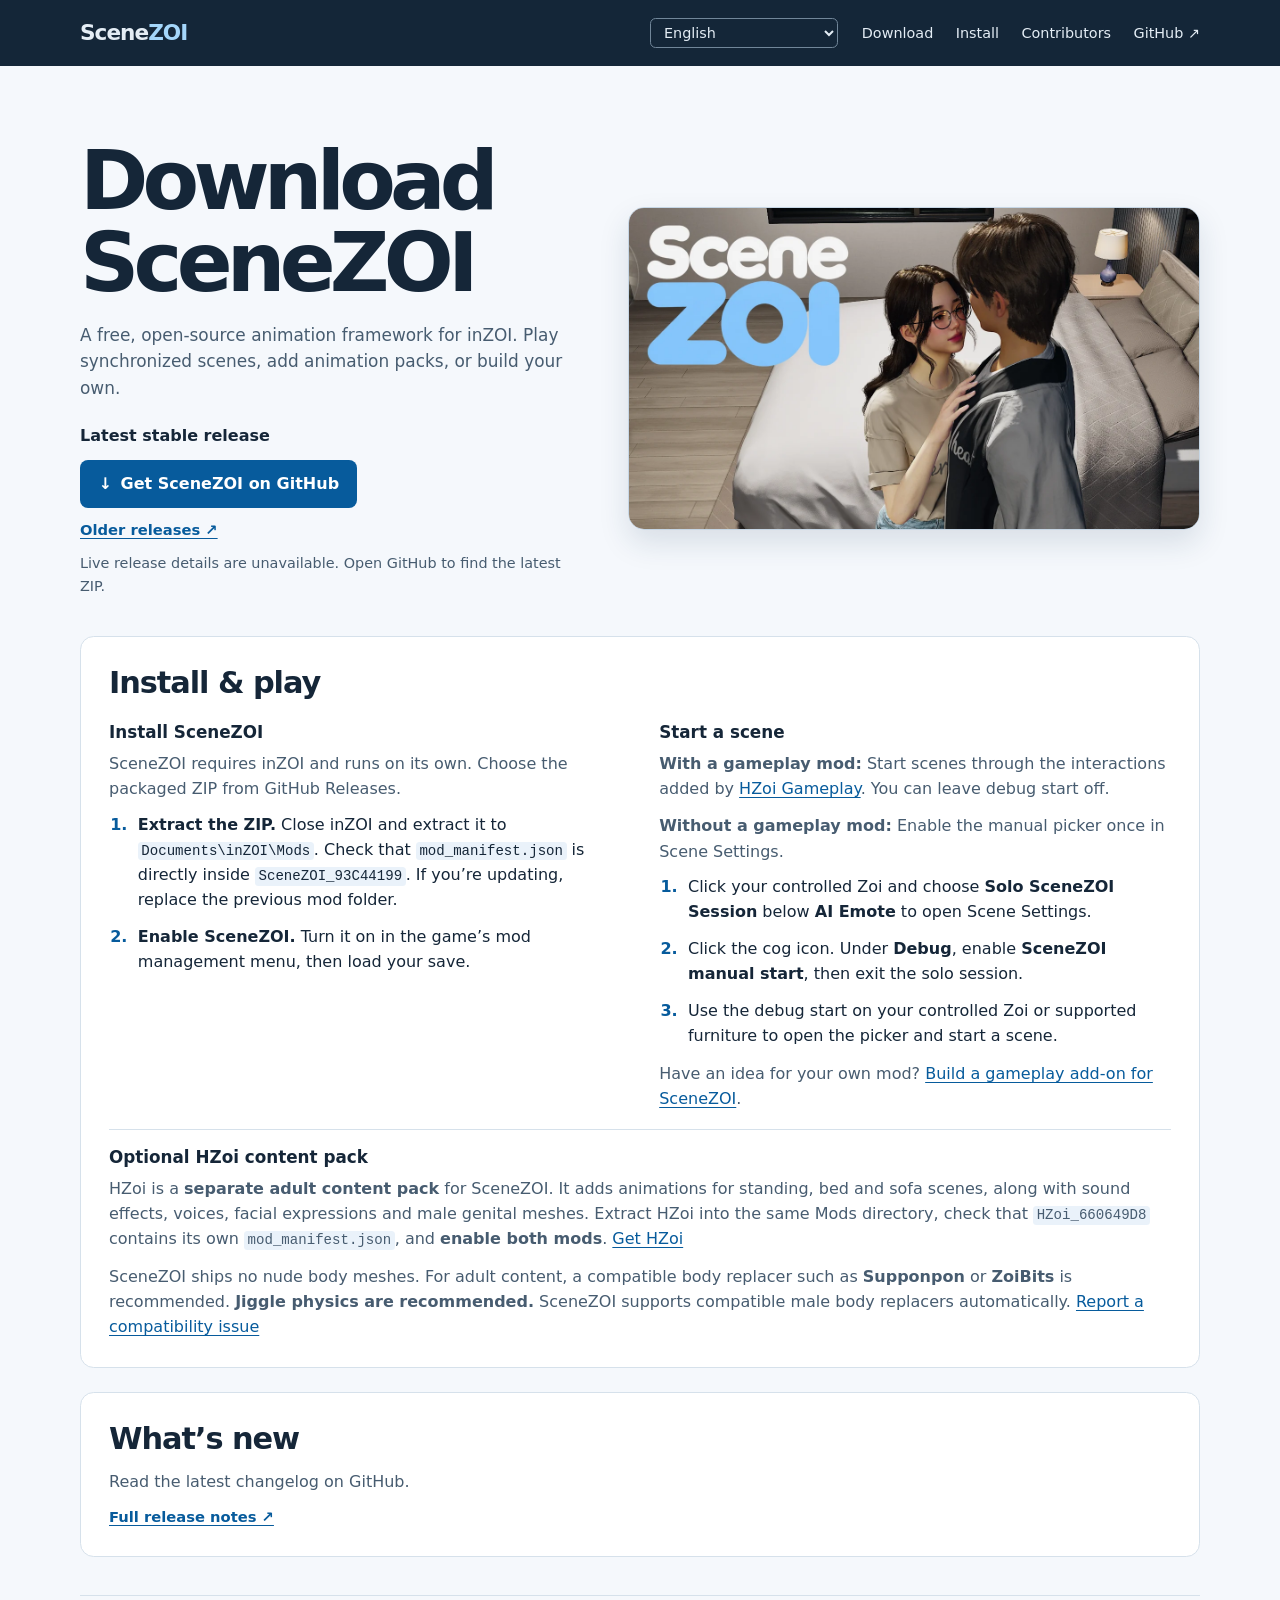
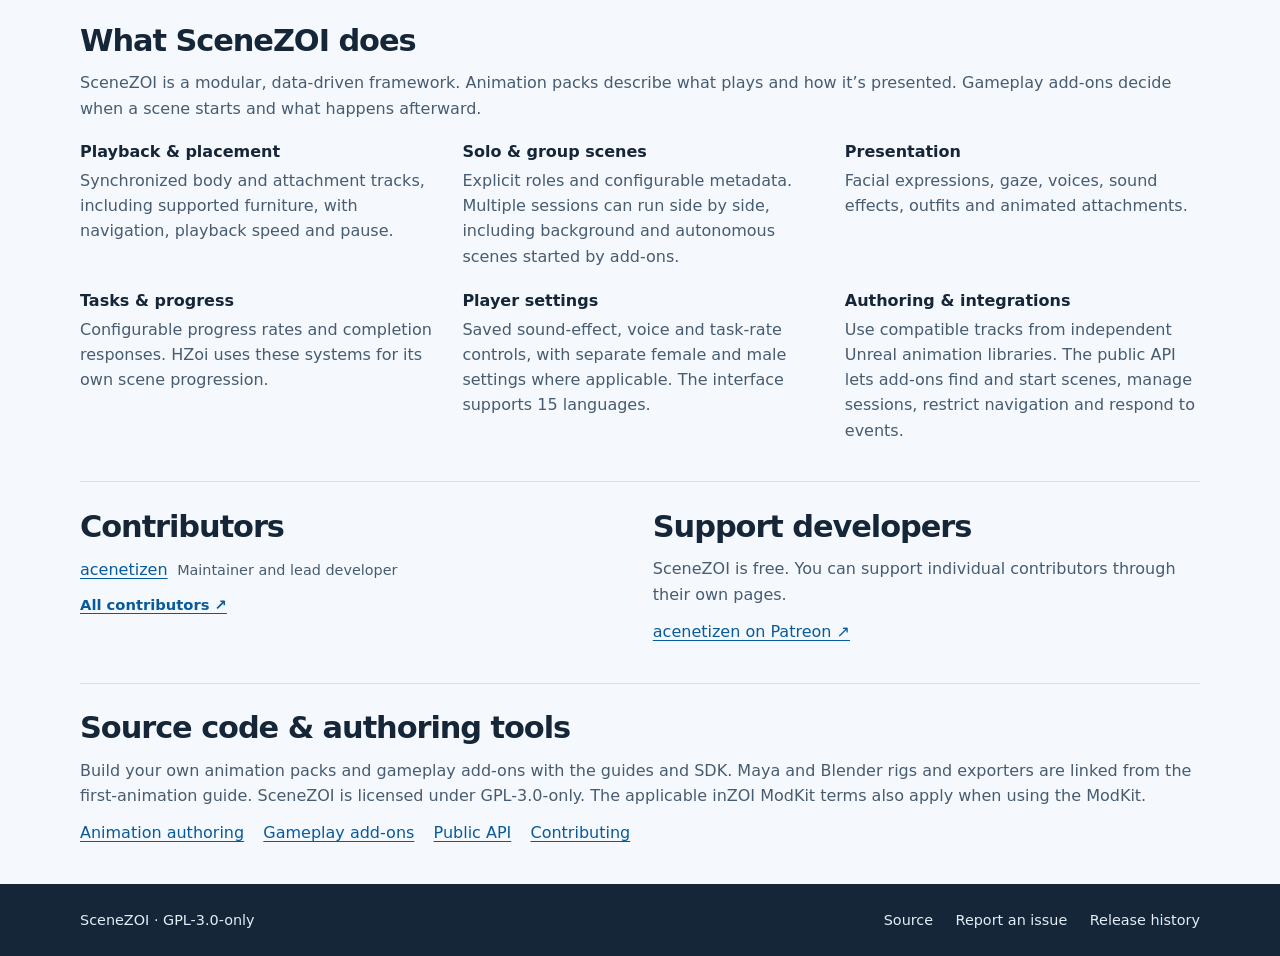
==== commit 3abbcc2d: "Update the SceneZOI install and play section" ====
--- a/docs/index.html
+++ b/docs/index.html
@@ -6,8 +6,8 @@
   <meta name="description" data-i18n="pageDescription" data-i18n-attribute="content" content="Download SceneZOI, the free, open-source animation framework for inZOI. Find release notes, installation instructions and authoring guides.">
   <title data-i18n="pageTitle">SceneZOI — Download for inZOI</title>
   <link rel="icon" href="site-assets/icon.png">
-  <link rel="stylesheet" href="site-assets/site.css?v=4">
-  <script src="site-assets/language.js" defer></script>
+  <link rel="stylesheet" href="site-assets/site.css?v=5">
+  <script src="site-assets/language.js?v=2" defer></script>
   <script src="site-assets/releases.js?v=2" defer></script>
 </head>
 <body>
@@ -60,20 +60,21 @@
         </div>
         <div>
           <h3 data-i18n="start">Start a scene</h3>
+          <p data-i18n="withGameplay"><strong>With a gameplay mod:</strong> Start scenes through the interactions added by <a href="https://acepleiades.github.io/HZoi-Gameplay/">HZoi Gameplay</a>. You can leave debug start off.</p>
           <p data-i18n="withoutGameplay"><strong>Without a gameplay mod:</strong> Enable the manual picker once in Scene Settings.</p>
           <ol class="steps">
             <li data-i18n="solo">Click your controlled Zoi and choose <strong>Solo SceneZOI Session</strong> below <strong>AI Emote</strong> to open Scene Settings.</li>
             <li data-i18n="debug">Click the cog icon. Under <strong>Debug</strong>, enable <strong>SceneZOI manual start</strong>, then exit the solo session.</li>
             <li data-i18n="picker">Use the debug start on your controlled Zoi or supported furniture to open the picker and start a scene.</li>
           </ol>
-          <p data-i18n="withGameplay"><strong>With a gameplay mod:</strong> Start scenes through the gameplay mod's own interactions. You can leave debug start off. VelvetZOI is one example. <a href="https://www.nexusmods.com/inzoi/mods/1804">VelvetZOI on Nexus Mods</a> · <a href="https://www.patreon.com/VelvetZOI/posts/velvetzoi-public-174762693">VelvetZOI on Patreon</a>. Have an idea for your own mod? <a href="https://github.com/acepleiades/SceneZOI/blob/main/docs/addon-authoring.md">Build a gameplay add-on for SceneZOI</a>.</p>
+          <p data-i18n="createGameplay">Have an idea for your own mod? <a href="https://github.com/acepleiades/SceneZOI/blob/main/docs/addon-authoring.md">Build a gameplay add-on for SceneZOI</a>.</p>
         </div>
       </div>
-      <details>
-        <summary data-i18n="optional">Optional HZoi content pack</summary>
-        <p data-i18n="hzoi">SceneZOI itself is <strong>all-ages</strong>. HZoi is a <strong>separate adult content pack</strong>. Extract HZoi into the same Mods directory, check that <code>HZoi_660649D8</code> contains its own <code>mod_manifest.json</code>, and <strong>enable both mods</strong>. <a href="https://www.patreon.com/skyrimaceanimations/posts/scenezoi-hzoi-174452155">Get HZoi</a></p>
-        <p data-i18n="body">SceneZOI ships no nude body meshes. For adult content, a compatible body replacer such as <strong>Supponpon</strong> or <strong>ZoiBits</strong> is recommended. <strong>Jiggle physics are optional.</strong> SceneZOI supports compatible male body replacers automatically. <a href="https://github.com/acepleiades/SceneZOI/issues">Report a compatibility issue</a></p>
-      </details>
+      <div class="content-pack">
+        <h3 data-i18n="optional">Optional HZoi content pack</h3>
+        <p data-i18n="hzoi">HZoi is a <strong>separate adult content pack</strong> for SceneZOI. It adds animations for standing, bed and sofa scenes, along with sound effects, voices, facial expressions and male genital meshes. Extract HZoi into the same Mods directory, check that <code>HZoi_660649D8</code> contains its own <code>mod_manifest.json</code>, and <strong>enable both mods</strong>. <a href="https://www.patreon.com/skyrimaceanimations/posts/scenezoi-hzoi-174452155">Get HZoi</a></p>
+        <p data-i18n="body">SceneZOI ships no nude body meshes. For adult content, a compatible body replacer such as <strong>Supponpon</strong> or <strong>ZoiBits</strong> is recommended. <strong>Jiggle physics are recommended.</strong> SceneZOI supports compatible male body replacers automatically. <a href="https://github.com/acepleiades/SceneZOI/issues">Report a compatibility issue</a></p>
+      </div>
     </section>
 
     <section class="panel changes" id="changelog">
--- a/docs/site-assets/site.css
+++ b/docs/site-assets/site.css
@@ -82,9 +82,8 @@
 .steps li { padding-left: .3rem; margin-bottom: .7rem; }
 .steps li::marker { color: var(--blue); font-weight: 750; }
 code { padding: .1em .25em; border-radius: .25em; background: #eaf2fa; font-size: .88em; overflow-wrap: anywhere; }
-details { border-top: 1px solid var(--line); }
-details p { margin-bottom: .75rem; }
-summary { cursor: pointer; color: var(--blue); font-weight: 650; padding: .65rem 0; }
+.content-pack { border-top: 1px solid var(--line); padding-top: .85rem; }
+.content-pack h3 { font-size: 1.05rem; margin-bottom: .35rem; }
 #release-notes { margin-top: .7rem; overflow-wrap: anywhere; }
 #release-language { font-size: .88rem; }
 html[lang="en-US"] #release-language { display: none; }
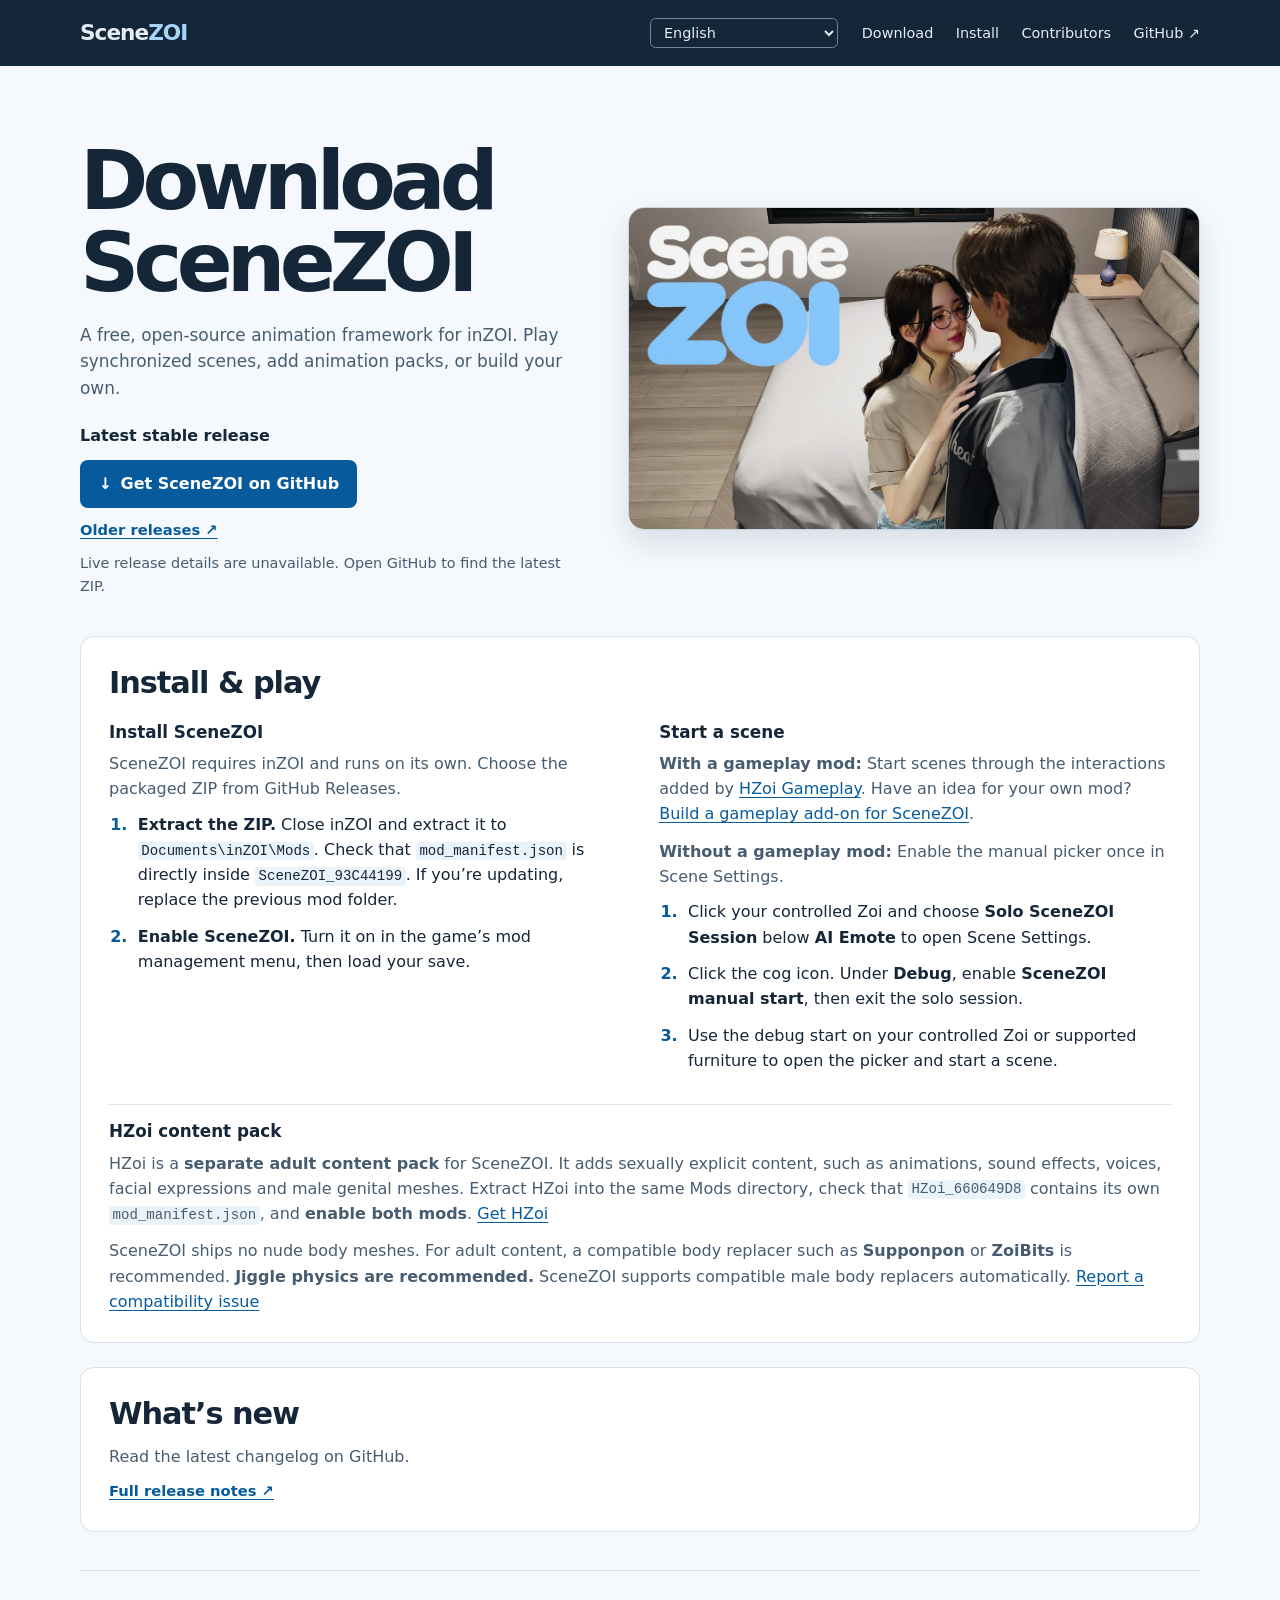
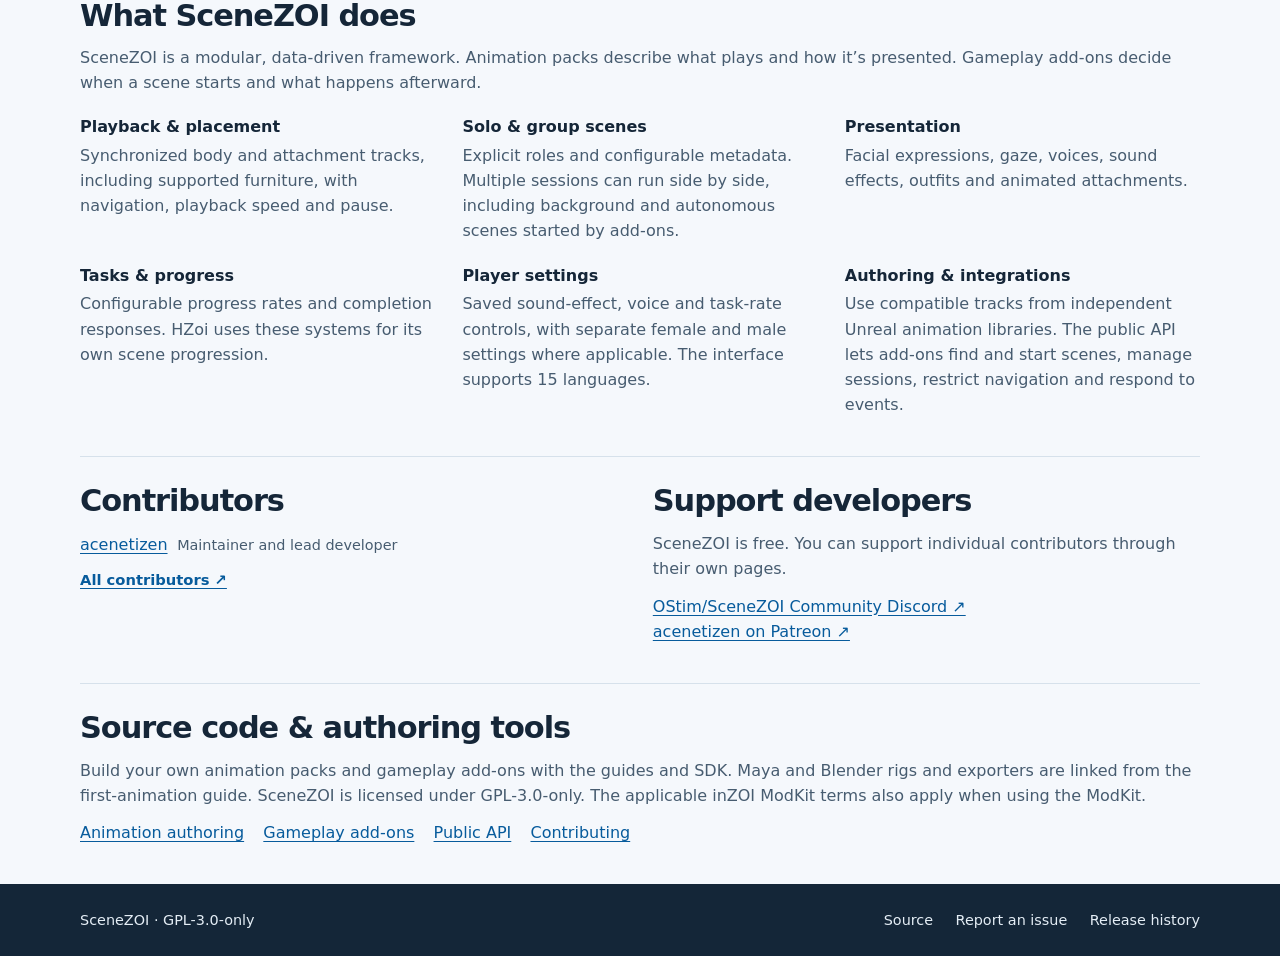
==== commit 665753db: "Refine the SceneZOI install and play copy" ====
--- a/docs/index.html
+++ b/docs/index.html
@@ -7,7 +7,7 @@
   <title data-i18n="pageTitle">SceneZOI — Download for inZOI</title>
   <link rel="icon" href="site-assets/icon.png">
   <link rel="stylesheet" href="site-assets/site.css?v=5">
-  <script src="site-assets/language.js?v=2" defer></script>
+  <script src="site-assets/language.js?v=3" defer></script>
   <script src="site-assets/releases.js?v=2" defer></script>
 </head>
 <body>
@@ -60,19 +60,18 @@
         </div>
         <div>
           <h3 data-i18n="start">Start a scene</h3>
-          <p data-i18n="withGameplay"><strong>With a gameplay mod:</strong> Start scenes through the interactions added by <a href="https://acepleiades.github.io/HZoi-Gameplay/">HZoi Gameplay</a>. You can leave debug start off.</p>
+          <p data-i18n="withGameplay"><strong>With a gameplay mod:</strong> Start scenes through the interactions added by <a href="https://acepleiades.github.io/HZoi-Gameplay/">HZoi Gameplay</a>. Have an idea for your own mod? <a href="https://github.com/acepleiades/SceneZOI/blob/main/docs/addon-authoring.md">Build a gameplay add-on for SceneZOI</a>.</p>
           <p data-i18n="withoutGameplay"><strong>Without a gameplay mod:</strong> Enable the manual picker once in Scene Settings.</p>
           <ol class="steps">
             <li data-i18n="solo">Click your controlled Zoi and choose <strong>Solo SceneZOI Session</strong> below <strong>AI Emote</strong> to open Scene Settings.</li>
             <li data-i18n="debug">Click the cog icon. Under <strong>Debug</strong>, enable <strong>SceneZOI manual start</strong>, then exit the solo session.</li>
             <li data-i18n="picker">Use the debug start on your controlled Zoi or supported furniture to open the picker and start a scene.</li>
           </ol>
-          <p data-i18n="createGameplay">Have an idea for your own mod? <a href="https://github.com/acepleiades/SceneZOI/blob/main/docs/addon-authoring.md">Build a gameplay add-on for SceneZOI</a>.</p>
         </div>
       </div>
       <div class="content-pack">
-        <h3 data-i18n="optional">Optional HZoi content pack</h3>
-        <p data-i18n="hzoi">HZoi is a <strong>separate adult content pack</strong> for SceneZOI. It adds animations for standing, bed and sofa scenes, along with sound effects, voices, facial expressions and male genital meshes. Extract HZoi into the same Mods directory, check that <code>HZoi_660649D8</code> contains its own <code>mod_manifest.json</code>, and <strong>enable both mods</strong>. <a href="https://www.patreon.com/skyrimaceanimations/posts/scenezoi-hzoi-174452155">Get HZoi</a></p>
+        <h3 data-i18n="hzoiHeading">HZoi content pack</h3>
+        <p data-i18n="hzoi">HZoi is a <strong>separate adult content pack</strong> for SceneZOI. It adds sexually explicit content, such as animations, sound effects, voices, facial expressions and male genital meshes. Extract HZoi into the same Mods directory, check that <code>HZoi_660649D8</code> contains its own <code>mod_manifest.json</code>, and <strong>enable both mods</strong>. <a href="https://www.patreon.com/skyrimaceanimations/posts/scenezoi-hzoi-174452155">Get HZoi</a></p>
         <p data-i18n="body">SceneZOI ships no nude body meshes. For adult content, a compatible body replacer such as <strong>Supponpon</strong> or <strong>ZoiBits</strong> is recommended. <strong>Jiggle physics are recommended.</strong> SceneZOI supports compatible male body replacers automatically. <a href="https://github.com/acepleiades/SceneZOI/issues">Report a compatibility issue</a></p>
       </div>
     </section>
@@ -109,6 +108,7 @@
         <h2 data-i18n="support">Support developers</h2>
         <p data-i18n="supportDesc">SceneZOI is free. You can support individual contributors through their own pages.</p>
         <ul class="support-links">
+          <li><a href="https://discord.gg/RECvhVaRcU">OStim/SceneZOI Community Discord ↗</a></li>
           <li><a href="https://www.patreon.com/skyrimaceanimations" data-i18n="acePatreon">acenetizen on Patreon ↗</a></li>
         </ul>
       </section>
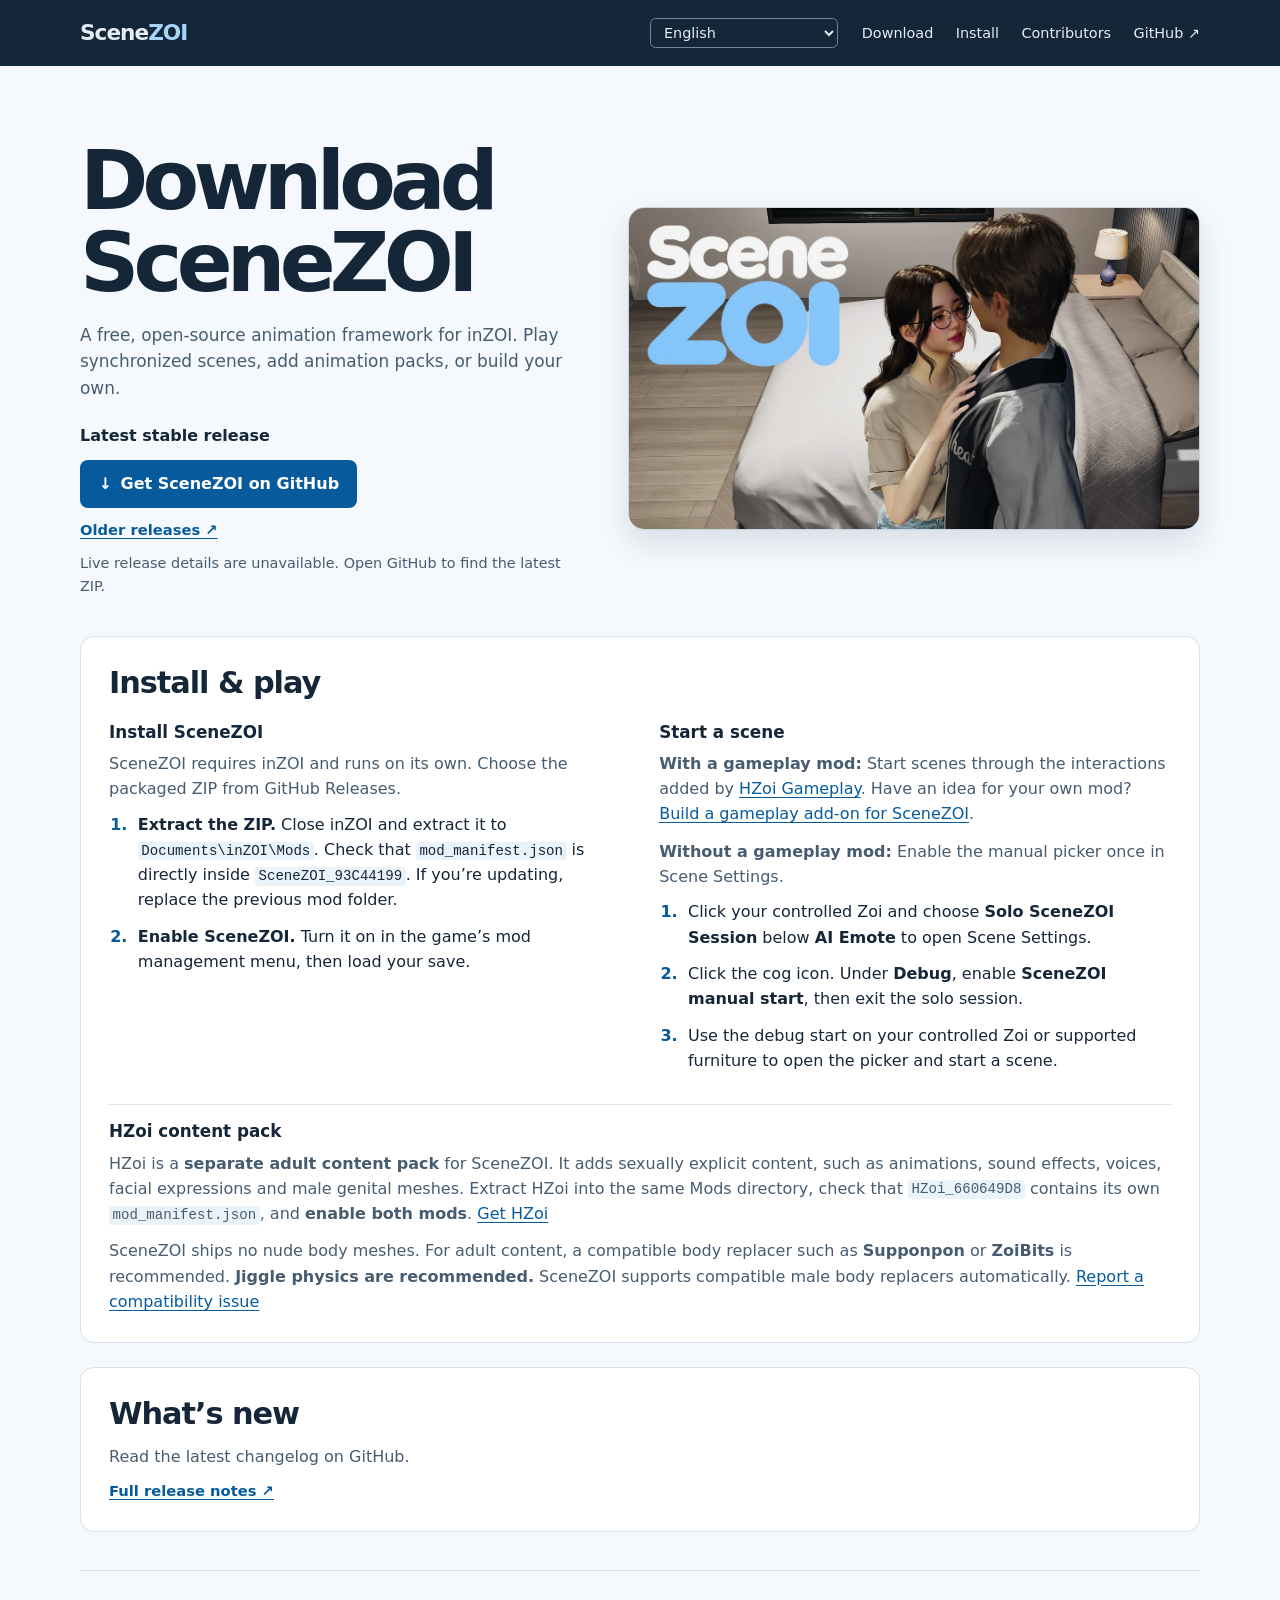
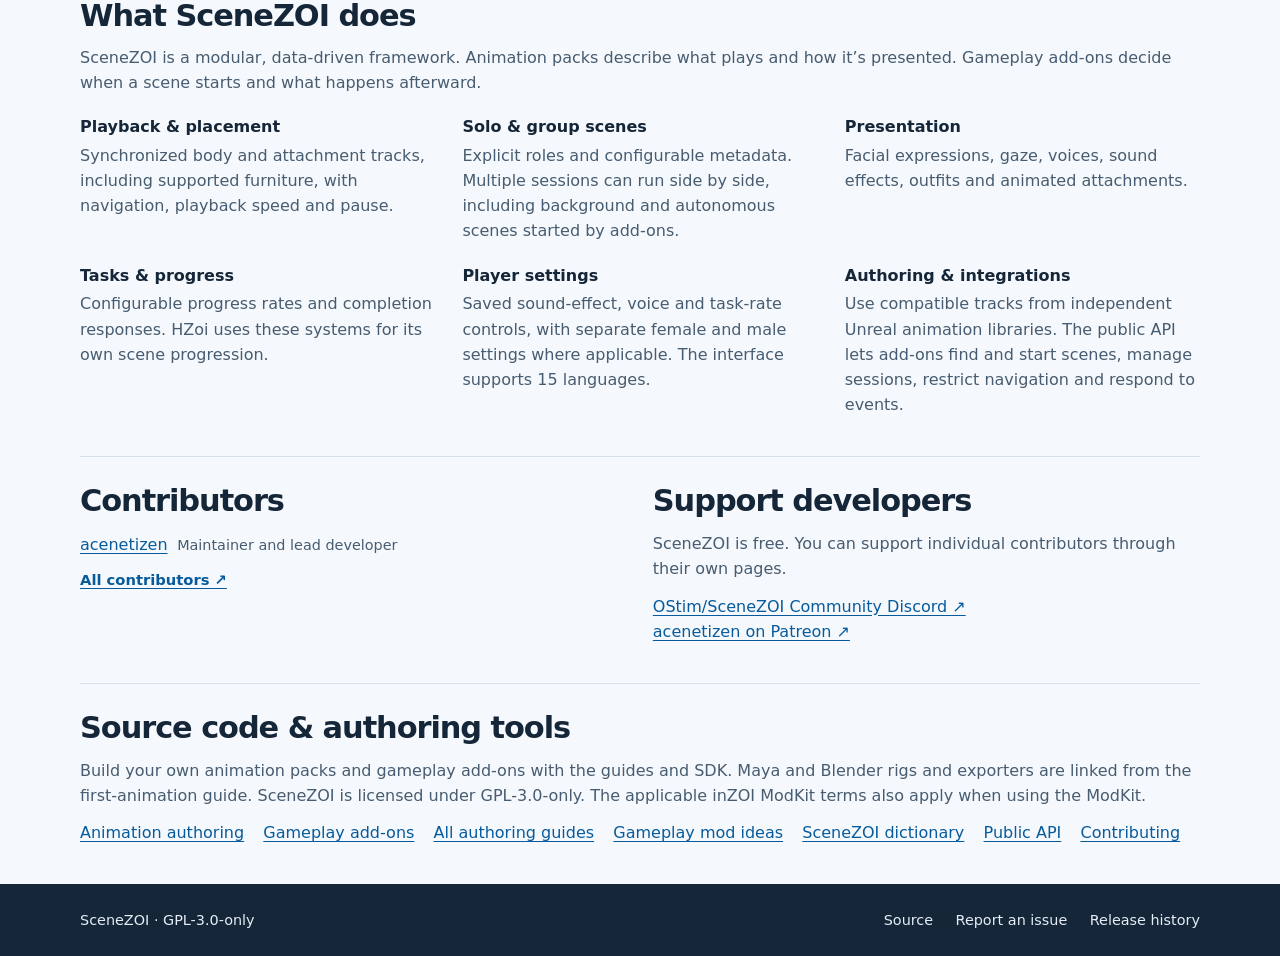
==== commit b11ca370: "Add gameplay mod examples and the SceneZOI dictionary" ====
--- a/docs/index.html
+++ b/docs/index.html
@@ -7,7 +7,7 @@
   <title data-i18n="pageTitle">SceneZOI — Download for inZOI</title>
   <link rel="icon" href="site-assets/icon.png">
   <link rel="stylesheet" href="site-assets/site.css?v=5">
-  <script src="site-assets/language.js?v=3" defer></script>
+  <script src="site-assets/language.js?v=4" defer></script>
   <script src="site-assets/releases.js?v=2" defer></script>
 </head>
 <body>
@@ -120,6 +120,9 @@
       <ul class="resource-links">
         <li><a href="https://github.com/acepleiades/SceneZOI/blob/main/docs/first-animation.md" data-i18n="authoring">Animation authoring</a></li>
         <li><a href="https://github.com/acepleiades/SceneZOI/blob/main/docs/addon-authoring.md" data-i18n="addons">Gameplay add-ons</a></li>
+        <li><a href="https://github.com/acepleiades/SceneZOI/blob/main/docs/README.md" data-i18n="authoringGuides">All authoring guides</a></li>
+        <li><a href="https://github.com/acepleiades/SceneZOI/blob/main/docs/gameplay-mod-ideas.md" data-i18n="gameplayModIdeas">Gameplay mod ideas</a></li>
+        <li><a href="https://github.com/acepleiades/SceneZOI/blob/main/docs/dictionary.md" data-i18n="dictionary">SceneZOI dictionary</a></li>
         <li><a href="https://github.com/acepleiades/SceneZOI/blob/main/docs/addons.md" data-i18n="api">Public API</a></li>
         <li><a href="https://github.com/acepleiades/SceneZOI/blob/main/CONTRIBUTING.md" data-i18n="contributing">Contributing</a></li>
       </ul>
